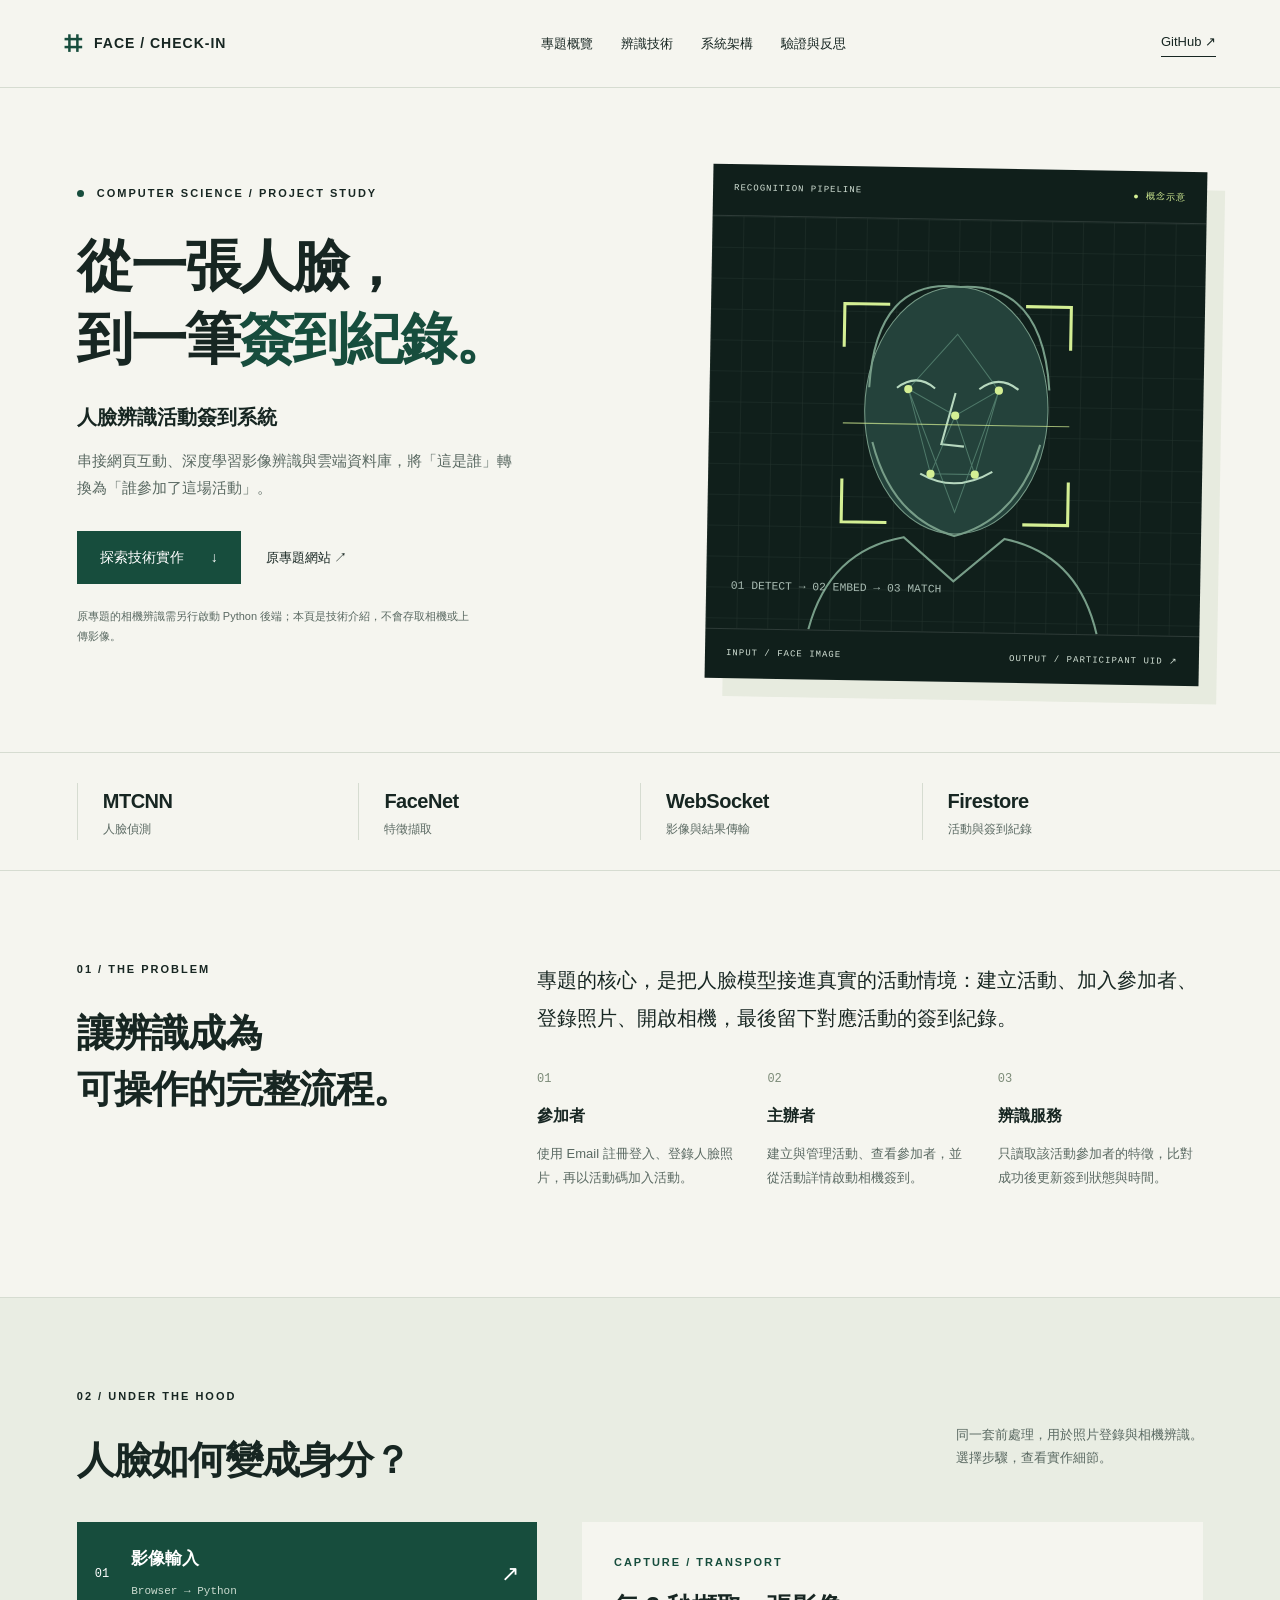
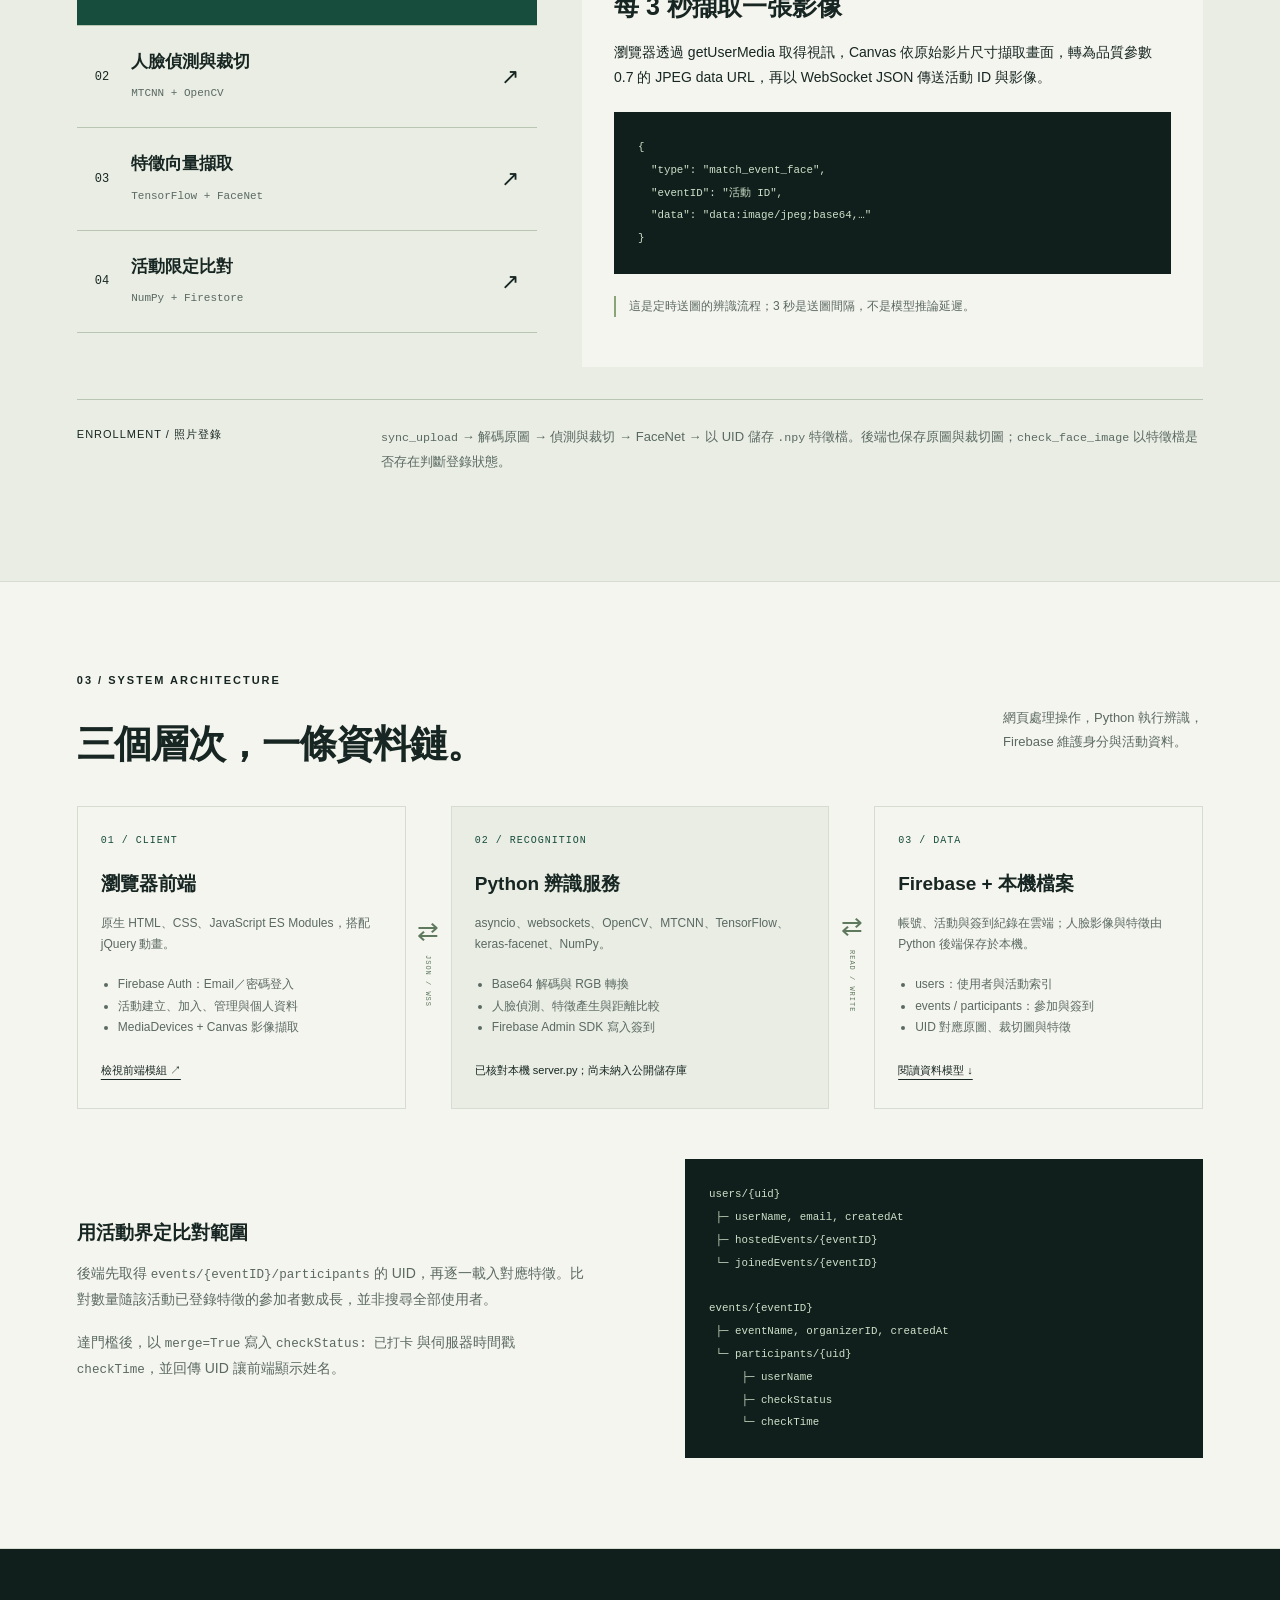
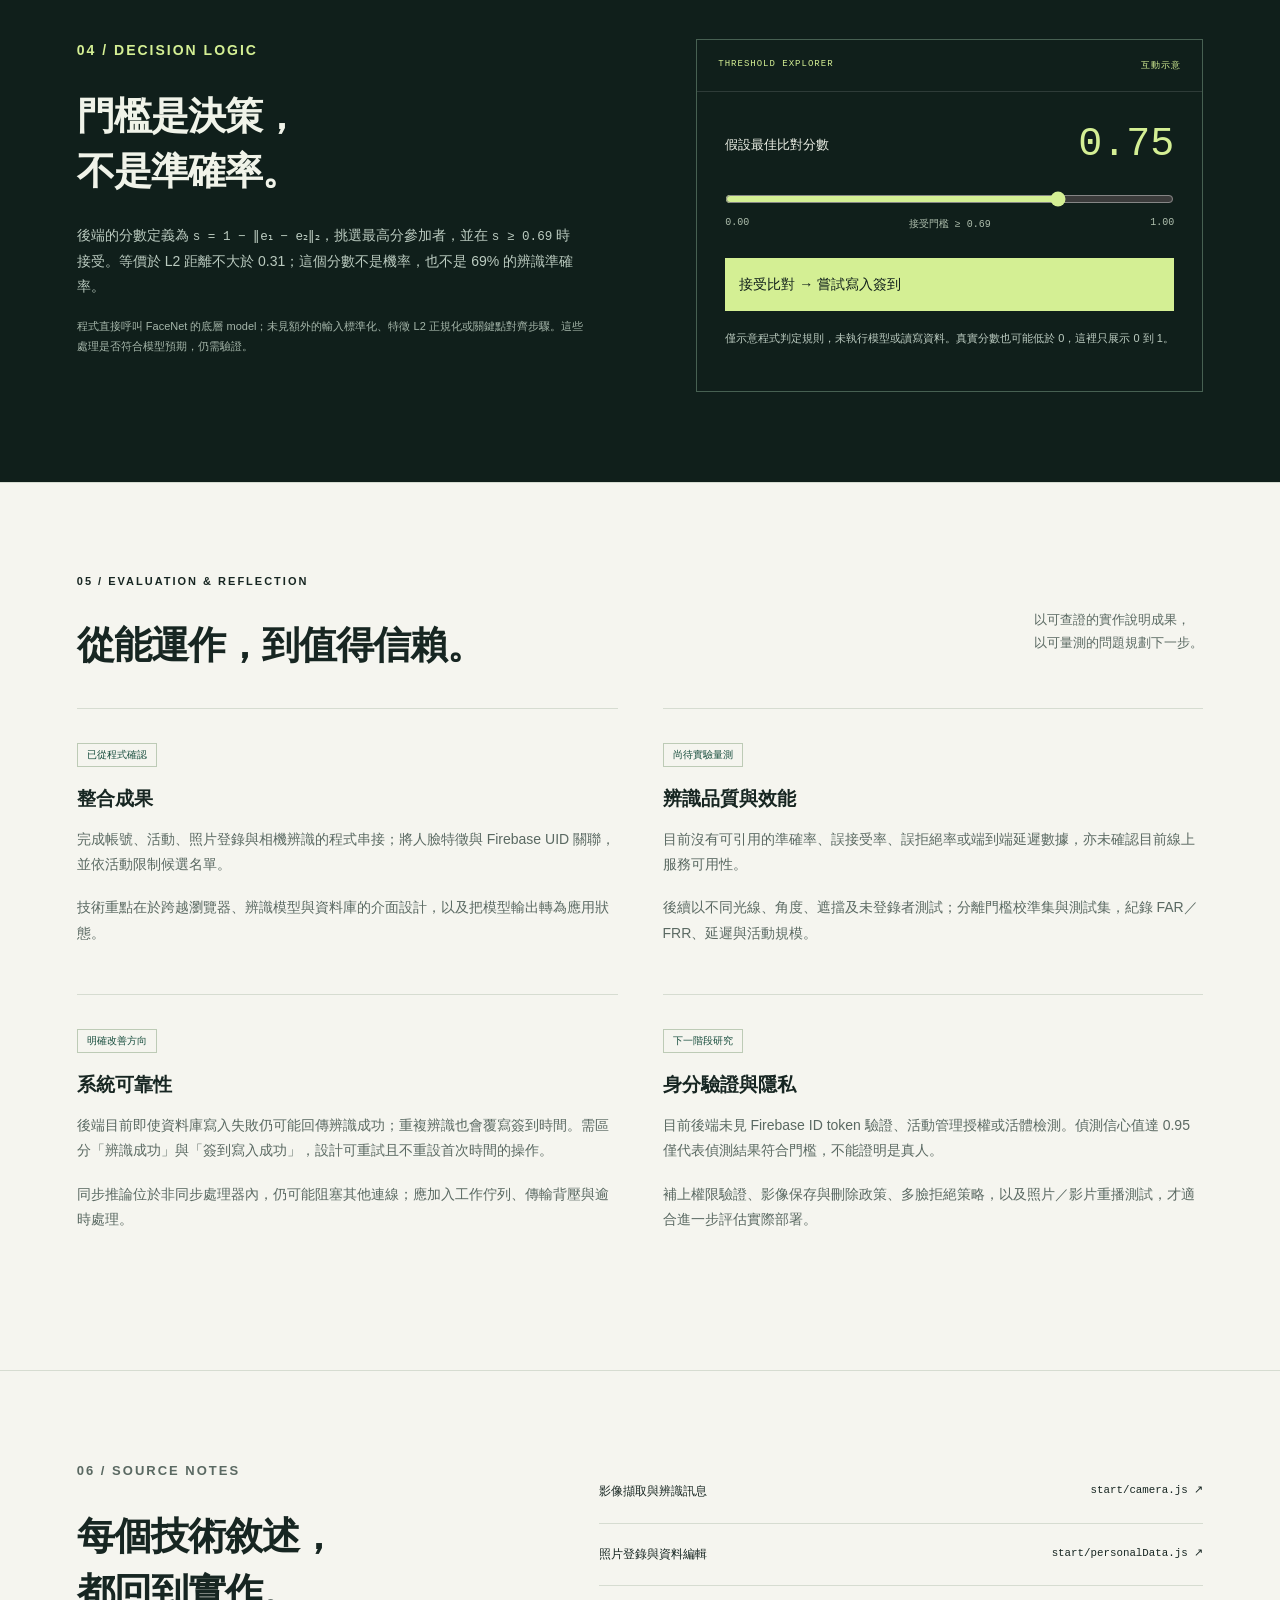
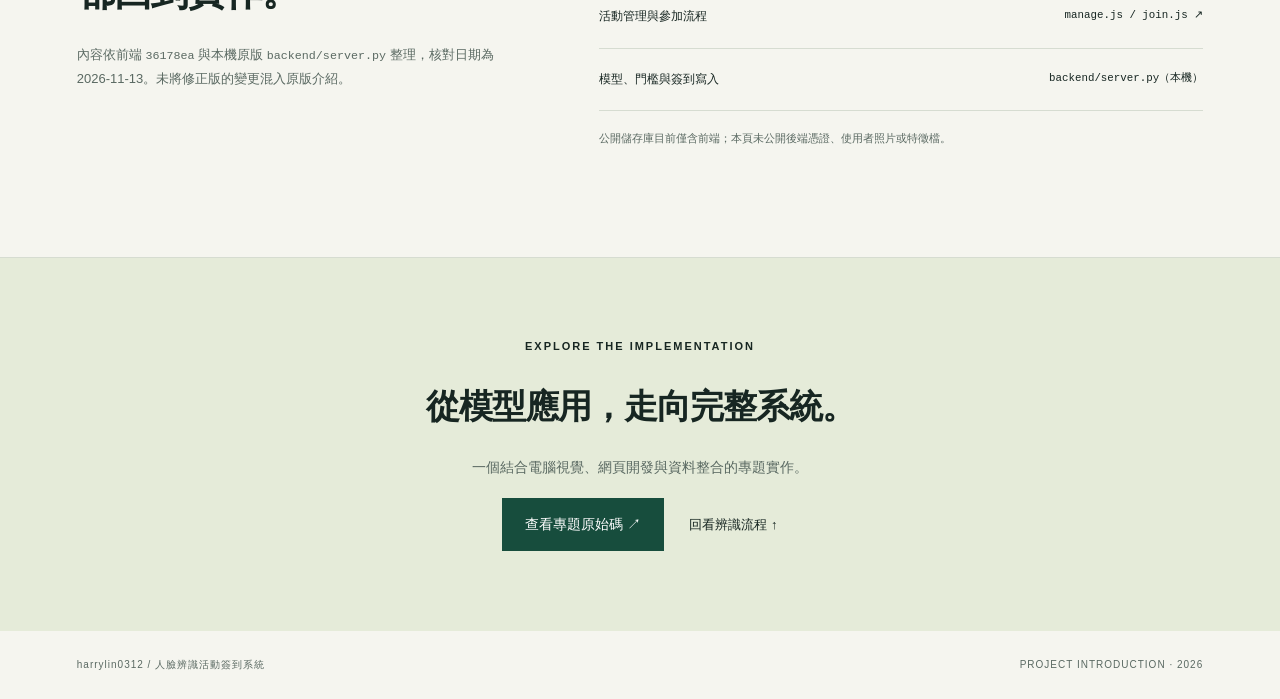
==== face-recognition/index.html @ a8d3b0db "將人臉辨識介紹整理至專題子目錄" ====
<!doctype html>
<html lang="zh-Hant"><head><meta charset="utf-8"><meta name="viewport" content="width=device-width,initial-scale=1"><meta name="theme-color" content="#101b1a"><meta name="description" content="人臉辨識活動簽到系統專題：從瀏覽器影像擷取、MTCNN 與 FaceNet，到活動限定比對與 Firebase 簽到紀錄的完整技術解析。"><title>人臉辨識活動簽到系統｜專題介紹</title><link rel="stylesheet" href="styles.css"><script src="script.js" defer></script></head>
<body><a class="skip" href="#overview">跳至主要內容</a><header><a class="brand" href="#"><span class="brand-icon">⌗</span> FACE / CHECK-IN</a><nav aria-label="主要導覽"><a href="#overview">專題概覽</a><a href="#pipeline">辨識技術</a><a href="#architecture">系統架構</a><a href="#reflection">驗證與反思</a></nav><a class="source-link" href="https://github.com/harrylin0312/face-recognition">GitHub ↗</a></header>
<main><section class="hero" id="overview"><div class="hero-copy"><p class="eyebrow"><span class="dot"></span> COMPUTER SCIENCE / PROJECT STUDY</p><h1>從一張人臉，<br>到一筆<span>簽到紀錄。</span></h1><p class="intro">人臉辨識活動簽到系統</p><p class="lead">串接網頁互動、深度學習影像辨識與雲端資料庫，將「這是誰」轉換為「誰參加了這場活動」。</p><div class="hero-actions"><a class="button" href="#pipeline">探索技術實作 <span>↓</span></a><a class="text-link" href="https://harrylin0312.github.io/face-recognition/cover/">原專題網站 ↗</a></div><p class="fine">原專題的相機辨識需另行啟動 Python 後端；本頁是技術介紹，不會存取相機或上傳影像。</p></div><div class="hero-visual"><div class="visual-top"><span>RECOGNITION PIPELINE</span><span class="status">● 概念示意</span></div><svg viewBox="0 0 480 400" role="img" aria-labelledby="face-title"><title id="face-title">由人臉定位、特徵擷取到活動比對的概念圖，非真實辨識結果</title><defs><pattern id="grid" width="30" height="30" patternUnits="userSpaceOnUse"><path d="M 30 0 L 0 0 0 30" fill="none" stroke="#a6bdb2" stroke-opacity=".12"/></pattern></defs><rect width="480" height="400" fill="url(#grid)"/><ellipse cx="240" cy="185" rx="89" ry="120" fill="#24423b" stroke="#769a87"/><path d="M155 164 Q160 56 242 65 Q322 59 330 164 M159 217 Q179 290 240 307 Q301 290 322 217 M100 400 Q119 323 191 309 L240 351 289 309 Q361 323 380 400" fill="none" stroke="#779d88" stroke-width="2"/><path d="M182 164 Q201 149 219 164 M262 164 Q281 149 300 164 M239 168 L226 218 248 220 M206 247 Q240 266 276 244" stroke="#b7d8bf" fill="none" stroke-width="2"/><g stroke="#82bba1" opacity=".45" fill="none"><path d="M193 165 L239 190 281 165 259 247 216 247 193 165 240 284 281 165 M193 165 L240 111 281 165 M216 247 L239 190 259 247"/></g><g fill="#d4ef94"><circle cx="193" cy="165" r="4"/><circle cx="281" cy="165" r="4"/><circle cx="239" cy="190" r="4"/><circle cx="216" cy="247" r="4"/><circle cx="259" cy="247" r="4"/></g><path d="M130 125 V83 H174 M306 83 H350 V125 M130 253 V295 H174 M306 295 H350 V253" fill="none" stroke="#d4ef94" stroke-width="3"/><path d="M130 199 H350" stroke="#d4ef94" stroke-opacity=".7"/><text x="24" y="362" fill="#a8bbb2" font-size="11" font-family="monospace">01 DETECT → 02 EMBED → 03 MATCH</text></svg><div class="visual-bottom"><span>INPUT / FACE IMAGE</span><span>OUTPUT / PARTICIPANT UID ↗</span></div></div></section>
<div class="spec-strip"><div><strong>MTCNN</strong><span>人臉偵測</span></div><div><strong>FaceNet</strong><span>特徵擷取</span></div><div><strong>WebSocket</strong><span>影像與結果傳輸</span></div><div><strong>Firestore</strong><span>活動與簽到紀錄</span></div></div>
<section class="section problem"><div><p class="eyebrow">01 / THE PROBLEM</p><h2>讓辨識成為<br>可操作的完整流程。</h2></div><div><p class="large-copy">專題的核心，是把人臉模型接進真實的活動情境：建立活動、加入參加者、登錄照片、開啟相機，最後留下對應活動的簽到紀錄。</p><div class="three-points"><article><span>01</span><h3>參加者</h3><p>使用 Email 註冊登入、登錄人臉照片，再以活動碼加入活動。</p></article><article><span>02</span><h3>主辦者</h3><p>建立與管理活動、查看參加者，並從活動詳情啟動相機簽到。</p></article><article><span>03</span><h3>辨識服務</h3><p>只讀取該活動參加者的特徵，比對成功後更新簽到狀態與時間。</p></article></div></div></section>
<section class="section pipeline" id="pipeline"><div class="section-heading"><div><p class="eyebrow">02 / UNDER THE HOOD</p><h2>人臉如何變成身分？</h2></div><p>同一套前處理，用於照片登錄與相機辨識。<br>選擇步驟，查看實作細節。</p></div><div class="pipeline-layout"><div class="steps" aria-label="辨識流程"><button class="step active" data-step="0" aria-pressed="true"><span>01</span><div><strong>影像輸入</strong><small>Browser → Python</small></div><b>↗</b></button><button class="step" data-step="1" aria-pressed="false"><span>02</span><div><strong>人臉偵測與裁切</strong><small>MTCNN + OpenCV</small></div><b>↗</b></button><button class="step" data-step="2" aria-pressed="false"><span>03</span><div><strong>特徵向量擷取</strong><small>TensorFlow + FaceNet</small></div><b>↗</b></button><button class="step" data-step="3" aria-pressed="false"><span>04</span><div><strong>活動限定比對</strong><small>NumPy + Firestore</small></div><b>↗</b></button></div><article class="step-detail" aria-live="polite"><p class="eyebrow" id="detail-label">CAPTURE / TRANSPORT</p><h3 id="detail-title">每 3 秒擷取一張影像</h3><p id="detail-copy">瀏覽器透過 getUserMedia 取得視訊，Canvas 依原始影片尺寸擷取畫面，轉為品質參數 0.7 的 JPEG data URL，再以 WebSocket JSON 傳送活動 ID 與影像。</p><pre><code id="detail-code">{
  "type": "match_event_face",
  "eventID": "活動 ID",
  "data": "data:image/jpeg;base64,…"
}</code></pre><p class="detail-note" id="detail-note">這是定時送圖的辨識流程；3 秒是送圖間隔，不是模型推論延遲。</p></article></div><div class="registration"><span>ENROLLMENT / 照片登錄</span><p><code>sync_upload</code> → 解碼原圖 → 偵測與裁切 → FaceNet → 以 UID 儲存 <code>.npy</code> 特徵檔。後端也保存原圖與裁切圖；<code>check_face_image</code> 以特徵檔是否存在判斷登錄狀態。</p></div></section>
<section class="section" id="architecture"><div class="section-heading"><div><p class="eyebrow">03 / SYSTEM ARCHITECTURE</p><h2>三個層次，一條資料鏈。</h2></div><p>網頁處理操作，Python 執行辨識，<br>Firebase 維護身分與活動資料。</p></div><div class="architecture"><article><span class="layer">01 / CLIENT</span><h3>瀏覽器前端</h3><p>原生 HTML、CSS、JavaScript ES Modules，搭配 jQuery 動畫。</p><ul><li>Firebase Auth：Email／密碼登入</li><li>活動建立、加入、管理與個人資料</li><li>MediaDevices + Canvas 影像擷取</li></ul><a href="https://github.com/harrylin0312/face-recognition/tree/main/start">檢視前端模組 ↗</a></article><div class="connector" aria-label="WebSocket 雙向傳輸">⇄<small>JSON / WSS</small></div><article class="backend"><span class="layer">02 / RECOGNITION</span><h3>Python 辨識服務</h3><p>asyncio、websockets、OpenCV、MTCNN、TensorFlow、keras-facenet、NumPy。</p><ul><li>Base64 解碼與 RGB 轉換</li><li>人臉偵測、特徵產生與距離比較</li><li>Firebase Admin SDK 寫入簽到</li></ul><span class="local-label">已核對本機 server.py；尚未納入公開儲存庫</span></article><div class="connector" aria-label="資料庫讀寫">⇄<small>READ / WRITE</small></div><article><span class="layer">03 / DATA</span><h3>Firebase + 本機檔案</h3><p>帳號、活動與簽到紀錄在雲端；人臉影像與特徵由 Python 後端保存於本機。</p><ul><li>users：使用者與活動索引</li><li>events / participants：參加與簽到</li><li>UID 對應原圖、裁切圖與特徵</li></ul><a href="#data-model">閱讀資料模型 ↓</a></article></div><div class="data-row" id="data-model"><div><h3>用活動界定比對範圍</h3><p>後端先取得 <code>events/{eventID}/participants</code> 的 UID，再逐一載入對應特徵。比對數量隨該活動已登錄特徵的參加者數成長，並非搜尋全部使用者。</p><p>達門檻後，以 <code>merge=True</code> 寫入 <code>checkStatus: 已打卡</code> 與伺服器時間戳 <code>checkTime</code>，並回傳 UID 讓前端顯示姓名。</p></div><pre><code>users/{uid}
 ├─ userName, email, createdAt
 ├─ hostedEvents/{eventID}
 └─ joinedEvents/{eventID}

events/{eventID}
 ├─ eventName, organizerID, createdAt
 └─ participants/{uid}
     ├─ userName
     ├─ checkStatus
     └─ checkTime</code></pre></div></section>
<section class="threshold section"><div><p class="eyebrow">04 / DECISION LOGIC</p><h2>門檻是決策，<br>不是準確率。</h2><p>後端的分數定義為 <code>s = 1 − ‖e₁ − e₂‖₂</code>，挑選最高分參加者，並在 <code>s ≥ 0.69</code> 時接受。等價於 L2 距離不大於 0.31；這個分數不是機率，也不是 69% 的辨識準確率。</p><p class="fine">程式直接呼叫 FaceNet 的底層 model；未見額外的輸入標準化、特徵 L2 正規化或關鍵點對齊步驟。這些處理是否符合模型預期，仍需驗證。</p></div><div class="threshold-demo"><div class="visual-top"><span>THRESHOLD EXPLORER</span><span>互動示意</span></div><label for="similarity">假設最佳比對分數 <output id="score" for="similarity">0.75</output></label><input type="range" id="similarity" min="0" max="1" step="0.01" value="0.75"><div class="range-labels"><span>0.00</span><span>接受門檻 ≥ 0.69</span><span>1.00</span></div><div class="decision" id="decision">接受比對 → 嘗試寫入簽到</div><p>僅示意程式判定規則，未執行模型或讀寫資料。真實分數也可能低於 0，這裡只展示 0 到 1。</p></div></section>
<section class="section" id="reflection"><div class="section-heading"><div><p class="eyebrow">05 / EVALUATION & REFLECTION</p><h2>從能運作，到值得信賴。</h2></div><p>以可查證的實作說明成果，<br>以可量測的問題規劃下一步。</p></div><div class="reflection-grid"><article><span class="tag">已從程式確認</span><h3>整合成果</h3><p>完成帳號、活動、照片登錄與相機辨識的程式串接；將人臉特徵與 Firebase UID 關聯，並依活動限制候選名單。</p><p>技術重點在於跨越瀏覽器、辨識模型與資料庫的介面設計，以及把模型輸出轉為應用狀態。</p></article><article><span class="tag">尚待實驗量測</span><h3>辨識品質與效能</h3><p>目前沒有可引用的準確率、誤接受率、誤拒絕率或端到端延遲數據，亦未確認目前線上服務可用性。</p><p>後續以不同光線、角度、遮擋及未登錄者測試；分離門檻校準集與測試集，紀錄 FAR／FRR、延遲與活動規模。</p></article><article><span class="tag">明確改善方向</span><h3>系統可靠性</h3><p>後端目前即使資料庫寫入失敗仍可能回傳辨識成功；重複辨識也會覆寫簽到時間。需區分「辨識成功」與「簽到寫入成功」，設計可重試且不重設首次時間的操作。</p><p>同步推論位於非同步處理器內，仍可能阻塞其他連線；應加入工作佇列、傳輸背壓與逾時處理。</p></article><article><span class="tag">下一階段研究</span><h3>身分驗證與隱私</h3><p>目前後端未見 Firebase ID token 驗證、活動管理授權或活體檢測。偵測信心值達 0.95 僅代表偵測結果符合門檻，不能證明是真人。</p><p>補上權限驗證、影像保存與刪除政策、多臉拒絕策略，以及照片／影片重播測試，才適合進一步評估實際部署。</p></article></div></section>
<section class="section evidence" id="sources"><div><p class="eyebrow">06 / SOURCE NOTES</p><h2>每個技術敘述，<br>都回到實作。</h2><p>內容依前端 <code>36178ea</code> 與本機原版 <code>backend/server.py</code> 整理，核對日期為 2026-11-13。未將修正版的變更混入原版介紹。</p></div><div class="source-list"><a href="https://github.com/harrylin0312/face-recognition/blob/36178eadc07971abb5aaeecb11a6e89b7c94f666/start/camera.js"><span>影像擷取與辨識訊息</span><code>start/camera.js ↗</code></a><a href="https://github.com/harrylin0312/face-recognition/blob/36178eadc07971abb5aaeecb11a6e89b7c94f666/start/personalData.js"><span>照片登錄與資料編輯</span><code>start/personalData.js ↗</code></a><a href="https://github.com/harrylin0312/face-recognition/tree/36178eadc07971abb5aaeecb11a6e89b7c94f666/start"><span>活動管理與參加流程</span><code>manage.js / join.js ↗</code></a><div><span>模型、門檻與簽到寫入</span><code>backend/server.py（本機）</code></div><p class="fine">公開儲存庫目前僅含前端；本頁未公開後端憑證、使用者照片或特徵檔。</p></div></section>
<section class="closing"><p class="eyebrow">EXPLORE THE IMPLEMENTATION</p><h2>從模型應用，走向完整系統。</h2><p>一個結合電腦視覺、網頁開發與資料整合的專題實作。</p><a class="button" href="https://github.com/harrylin0312/face-recognition">查看專題原始碼 ↗</a><a class="text-link" href="#pipeline">回看辨識流程 ↑</a></section></main><footer><span>harrylin0312 / 人臉辨識活動簽到系統</span><span>PROJECT INTRODUCTION · 2026</span></footer></body></html>
---- face-recognition/styles.css ----
:root{--ink:#172622;--muted:#5a6962;--paper:#f5f5ef;--line:#d6dcd1;--green:#174d3d;--lime:#d4ef94;--dark:#101f1b}*{box-sizing:border-box}html{scroll-behavior:smooth;scroll-padding-top:95px}body{margin:0;background:var(--paper);color:var(--ink);font-family:Inter,"Noto Sans TC",-apple-system,BlinkMacSystemFont,"Segoe UI",sans-serif;line-height:1.8}a{color:inherit;text-decoration:none}button,input{font:inherit}a:focus-visible,button:focus-visible,input:focus-visible{outline:3px solid #698b31;outline-offset:5px}.skip{position:absolute;top:-100px}.skip:focus{top:10px;background:white;z-index:20;padding:10px}header{height:88px;display:flex;align-items:center;justify-content:space-between;padding:0 5%;border-bottom:1px solid var(--line);background:var(--paper);position:sticky;top:0;z-index:5}.brand{font-size:14px;font-weight:750;letter-spacing:1px;display:flex;align-items:center;gap:12px}.brand-icon{font-size:31px;color:var(--green)}nav{display:flex;gap:28px;font-size:13px}nav a:hover,.text-link:hover,.source-link:hover{color:#467a35}.source-link{font-size:13px;border-bottom:1px solid;padding-bottom:3px}main{overflow:hidden}.hero{max-width:1440px;margin:auto;padding:80px 6% 70px;display:grid;grid-template-columns:1.12fr 1fr;gap:7%;align-items:center}.eyebrow{font-size:11px;font-weight:650;letter-spacing:2px;line-height:1.6;margin:0 0 26px}.dot{width:7px;height:7px;display:inline-block;background:var(--green);border-radius:50%;margin-right:8px}h1{font-size:clamp(38px,4.4vw,66px);line-height:1.3;letter-spacing:-2px;margin:0 0 24px;font-weight:720}h1 span{color:var(--green)}.intro{font-size:20px;margin:0 0 12px;font-weight:650}.lead{color:var(--muted);max-width:440px;font-size:15px}.hero-actions{display:flex;gap:25px;align-items:center;margin:30px 0 23px}.button{display:inline-flex;gap:27px;align-items:center;background:var(--green);color:white;padding:13px 22px;font-size:14px;border:1px solid var(--green);transition:background .2s}.button:hover{background:#28634f}.text-link{font-size:13px}.fine{font-size:11px!important;color:var(--muted);line-height:1.8}.hero-copy>.fine{max-width:400px}.hero-visual{background:var(--dark);color:#d2e0d5;box-shadow:18px 18px 0 #e7ebdf;transform:rotate(1deg)}.hero-visual svg{display:block;width:100%;height:auto}.visual-top,.visual-bottom{padding:19px 21px;display:flex;justify-content:space-between;font:9px monospace;letter-spacing:1px;gap:10px}.visual-top{border-bottom:1px solid #ffffff20}.visual-bottom{border-top:1px solid #ffffff20}.status{color:var(--lime)}.spec-strip{display:grid;grid-template-columns:repeat(4,1fr);border-top:1px solid var(--line);border-bottom:1px solid var(--line);padding:30px 6%;max-width:1440px;margin:auto}.spec-strip>div{display:flex;flex-direction:column;padding-left:25px;border-left:1px solid var(--line)}.spec-strip strong{font-size:20px;letter-spacing:-.5px}.spec-strip span{font-size:12px;color:var(--muted)}.section{max-width:1440px;margin:auto;padding:90px 6%;border-bottom:1px solid var(--line)}h2{font-size:clamp(28px,3vw,40px);line-height:1.45;letter-spacing:-1px;margin:0 0 24px}h3{font-size:19px;line-height:1.5;margin:0 0 14px}p{margin:0 0 18px}.problem{display:grid;grid-template-columns:1fr 1.8fr;gap:8%}.large-copy{font-size:20px;line-height:1.9}.three-points{display:grid;grid-template-columns:repeat(3,1fr);gap:25px;margin-top:35px}.three-points article>span{font:12px monospace;color:#7c8b78;display:block;margin-bottom:18px}.three-points h3{font-size:16px}.three-points p{font-size:13px;color:var(--muted)}.section-heading{display:flex;justify-content:space-between;align-items:end;gap:30px;margin-bottom:35px}.section-heading>p{font-size:13px;color:var(--muted)}.section-heading h2{margin-bottom:0}.pipeline{background:#e9ede3;max-width:none;padding-left:max(6%,calc((100vw - 1268px)/2));padding-right:max(6%,calc((100vw - 1268px)/2))}.pipeline-layout{display:grid;grid-template-columns:1fr 1.35fr;gap:45px}.steps{display:flex;flex-direction:column}.step{cursor:pointer;background:transparent;border:0;border-top:1px solid #bac6b4;text-align:left;padding:21px 18px;display:flex;align-items:center;gap:22px;color:var(--ink)}.step:last-child{border-bottom:1px solid #bac6b4}.step>span{font:12px monospace}.step div{flex:1}.step strong{font-size:17px;display:block}.step small{font:11px monospace;color:var(--muted)}.step b{font-size:22px;font-weight:400}.step.active{background:var(--green);color:white;border-color:var(--green)}.step.active small{color:#cbdbd0}.step:hover:not(.active){background:#dbe3d2}.step-detail{padding:32px;background:var(--paper);min-height:410px}.step-detail h3{font-size:25px}.step-detail>p:not(.eyebrow){font-size:14px}.step-detail .eyebrow{color:var(--green);margin-bottom:16px}pre{white-space:pre-wrap;overflow-wrap:anywhere;font:12px/1.9 ui-monospace,SFMono-Regular,Consolas,monospace;background:var(--dark);color:#cde0ca;padding:24px;margin:22px 0}.detail-note{color:var(--muted);border-left:2px solid #8ba477;padding-left:13px;font-size:12px!important}.registration{display:grid;grid-template-columns:1fr 3fr;gap:30px;margin-top:32px;border-top:1px solid #bac6b4;padding-top:25px}.registration>span{font-size:11px;letter-spacing:1px}.registration p{font-size:13px;color:var(--muted)}code{font-family:ui-monospace,SFMono-Regular,Consolas,monospace;font-size:.9em;overflow-wrap:anywhere}.architecture{display:grid;grid-template-columns:1fr 45px 1.15fr 45px 1fr;align-items:stretch}.architecture article{padding:28px 23px;border:1px solid var(--line)}.layer{font:10px monospace;color:var(--green);letter-spacing:1px;display:block;margin-bottom:24px}.architecture article p,.architecture li{font-size:12px;color:var(--muted)}ul{padding-left:17px}.architecture a,.local-label{font-size:11px;display:block;margin-top:22px}.architecture a{text-decoration:underline;text-underline-offset:5px}.backend{background:#e9ede3}.connector{display:flex;flex-direction:column;justify-content:center;align-items:center;font-size:26px;color:#5f795e}.connector small{font:7px monospace;writing-mode:vertical-rl;letter-spacing:1px}.data-row{display:grid;grid-template-columns:1fr 1fr;gap:8%;margin-top:50px;align-items:center}.data-row p{font-size:14px;color:var(--muted)}.data-row pre{margin:0}.threshold{background:var(--dark);color:#f0f3e9;max-width:none;display:grid;grid-template-columns:1fr 1fr;gap:10%;padding-left:max(6%,calc((100vw - 1268px)/2));padding-right:max(6%,calc((100vw - 1268px)/2))}.threshold .eyebrow{color:var(--lime)}.threshold p{font-size:14px;color:#bbcbc0}.threshold .fine{color:#a5b6aa}.threshold-demo{align-self:center;border:1px solid #476052;padding:0 28px 24px}.threshold-demo .visual-top{margin:0 -28px 30px;color:var(--lime)}label{font-size:13px;display:flex;justify-content:space-between;align-items:center}output{font:40px monospace;color:var(--lime)}input[type=range]{width:100%;accent-color:var(--lime);margin:24px 0 10px;cursor:pointer}.range-labels{display:flex;justify-content:space-between;font:10px monospace;color:#adbdac;gap:10px}.decision{background:var(--lime);color:var(--dark);padding:14px;margin:27px 0 18px;font-size:14px}.decision.reject{background:#e0c4a8}.threshold-demo>p{font-size:11px}.reflection-grid{display:grid;grid-template-columns:1fr 1fr;gap:0 45px}.reflection-grid article{padding:30px 0;border-top:1px solid var(--line)}.tag{display:inline-block;border:1px solid #bdcbb6;font-size:10px;padding:2px 9px;margin-bottom:18px;color:var(--green)}.reflection-grid p{font-size:14px;color:var(--muted)}.evidence{display:grid;grid-template-columns:1fr 1.4fr;gap:8%}.evidence p{font-size:13px;color:var(--muted)}.source-list>a,.source-list>div{display:flex;justify-content:space-between;gap:20px;padding:20px 0;border-bottom:1px solid var(--line);font-size:12px}.source-list a:hover{color:var(--green);background:#e9ede3}.source-list .fine{margin-top:18px}.closing{padding:80px 6%;background:#e5ebd9;text-align:center}.closing h2{font-size:34px}.closing>p:not(.eyebrow){font-size:14px;color:var(--muted)}.closing .text-link{margin-left:25px}footer{display:flex;justify-content:space-between;padding:25px 6%;font-size:10px;color:var(--muted);letter-spacing:1px}@media(min-width:1600px){.pipeline,.threshold{padding-left:calc((100vw - 1268px)/2);padding-right:calc((100vw - 1268px)/2)}}@media(max-width:1000px){nav{gap:14px}.hero{gap:5%;padding-top:55px}.hero-actions{gap:15px}.architecture{grid-template-columns:1fr;gap:0}.connector{flex-direction:row;padding:10px}.connector small{writing-mode:horizontal-tb;margin-left:10px}.architecture article{padding:25px}.problem{gap:5%;grid-template-columns:1fr 1.5fr}.three-points{gap:15px}.pipeline-layout{gap:20px}}@media(max-width:700px){header{height:72px;padding:0 6%;flex-wrap:wrap}.brand{font-size:11px}.brand-icon{font-size:25px}nav{order:3;width:100%;justify-content:space-between;font-size:10px;gap:8px;padding-bottom:7px}.source-link{font-size:11px}.hero{grid-template-columns:1fr;padding:45px 6% 50px;gap:38px}h1{font-size:44px}.hero-visual{max-width:450px;width:100%;justify-self:center}.hero-visual svg{max-height:350px}.eyebrow{font-size:9px}.hero-actions{gap:20px}.spec-strip{grid-template-columns:1fr 1fr;gap:25px 0;padding:25px 6%}.spec-strip strong{font-size:18px}.spec-strip>div{padding-left:16px}.section{padding:55px 6%}.problem,.pipeline-layout,.data-row,.threshold,.evidence{grid-template-columns:1fr;gap:25px}.large-copy{font-size:17px}.three-points{grid-template-columns:1fr;gap:10px;margin-top:25px}.three-points article{display:grid;grid-template-columns:30px 65px 1fr;gap:10px}.three-points article>span{margin-top:5px}.three-points h3{margin-top:1px}.section-heading{display:block;margin-bottom:25px}.section-heading>p{margin:20px 0 0}.step{padding:17px}.step-detail{padding:24px;min-height:380px}.step-detail h3{font-size:22px}.registration{grid-template-columns:1fr;gap:15px}.reflection-grid{grid-template-columns:1fr}.evidence h2 br{display:none}.source-list>a,.source-list>div{flex-direction:column;gap:4px}.threshold-demo{padding:0 20px 20px}.threshold-demo .visual-top{margin-left:-20px;margin-right:-20px}.closing{padding:55px 6%}.closing h2{font-size:27px}.closing .text-link{display:block;margin:20px 0 0}footer{flex-direction:column;gap:8px}pre{font-size:11px;padding:18px}}@media(prefers-reduced-motion:reduce){html{scroll-behavior:auto}*{transition:none!important}}
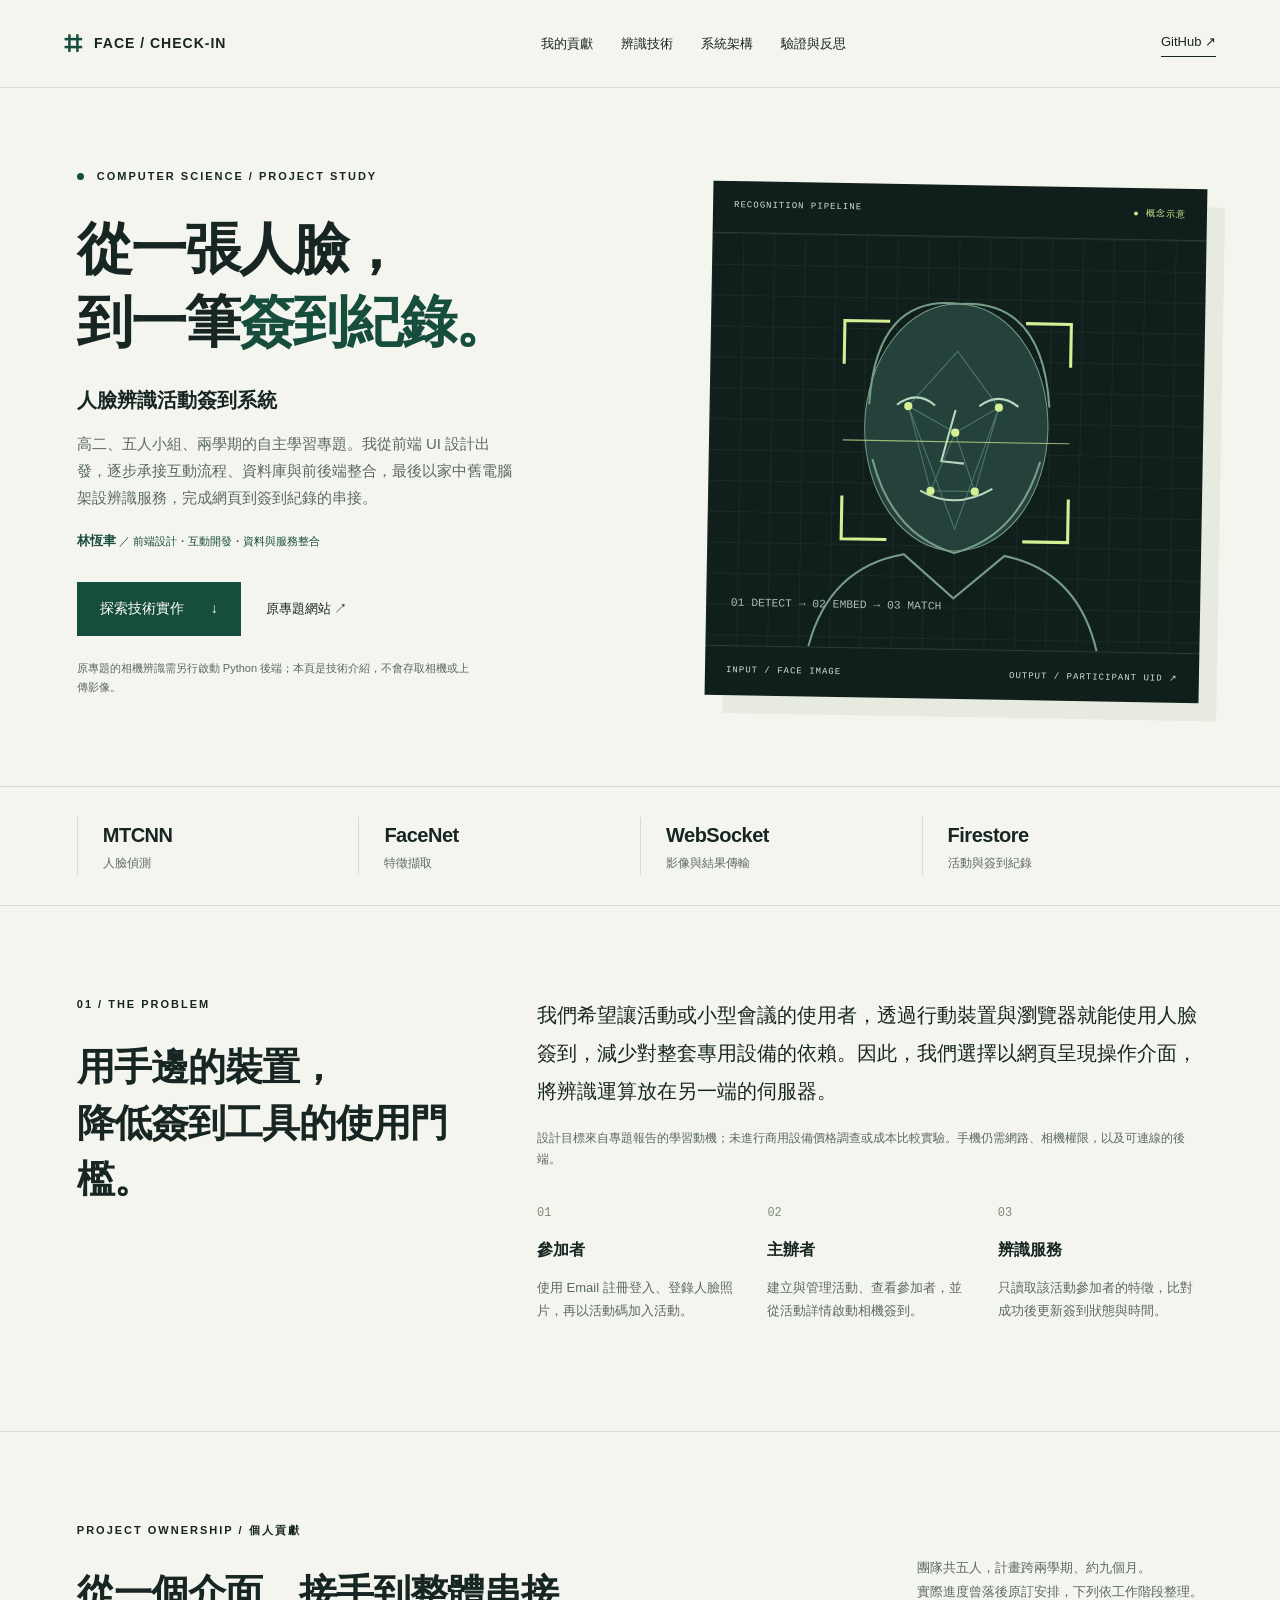
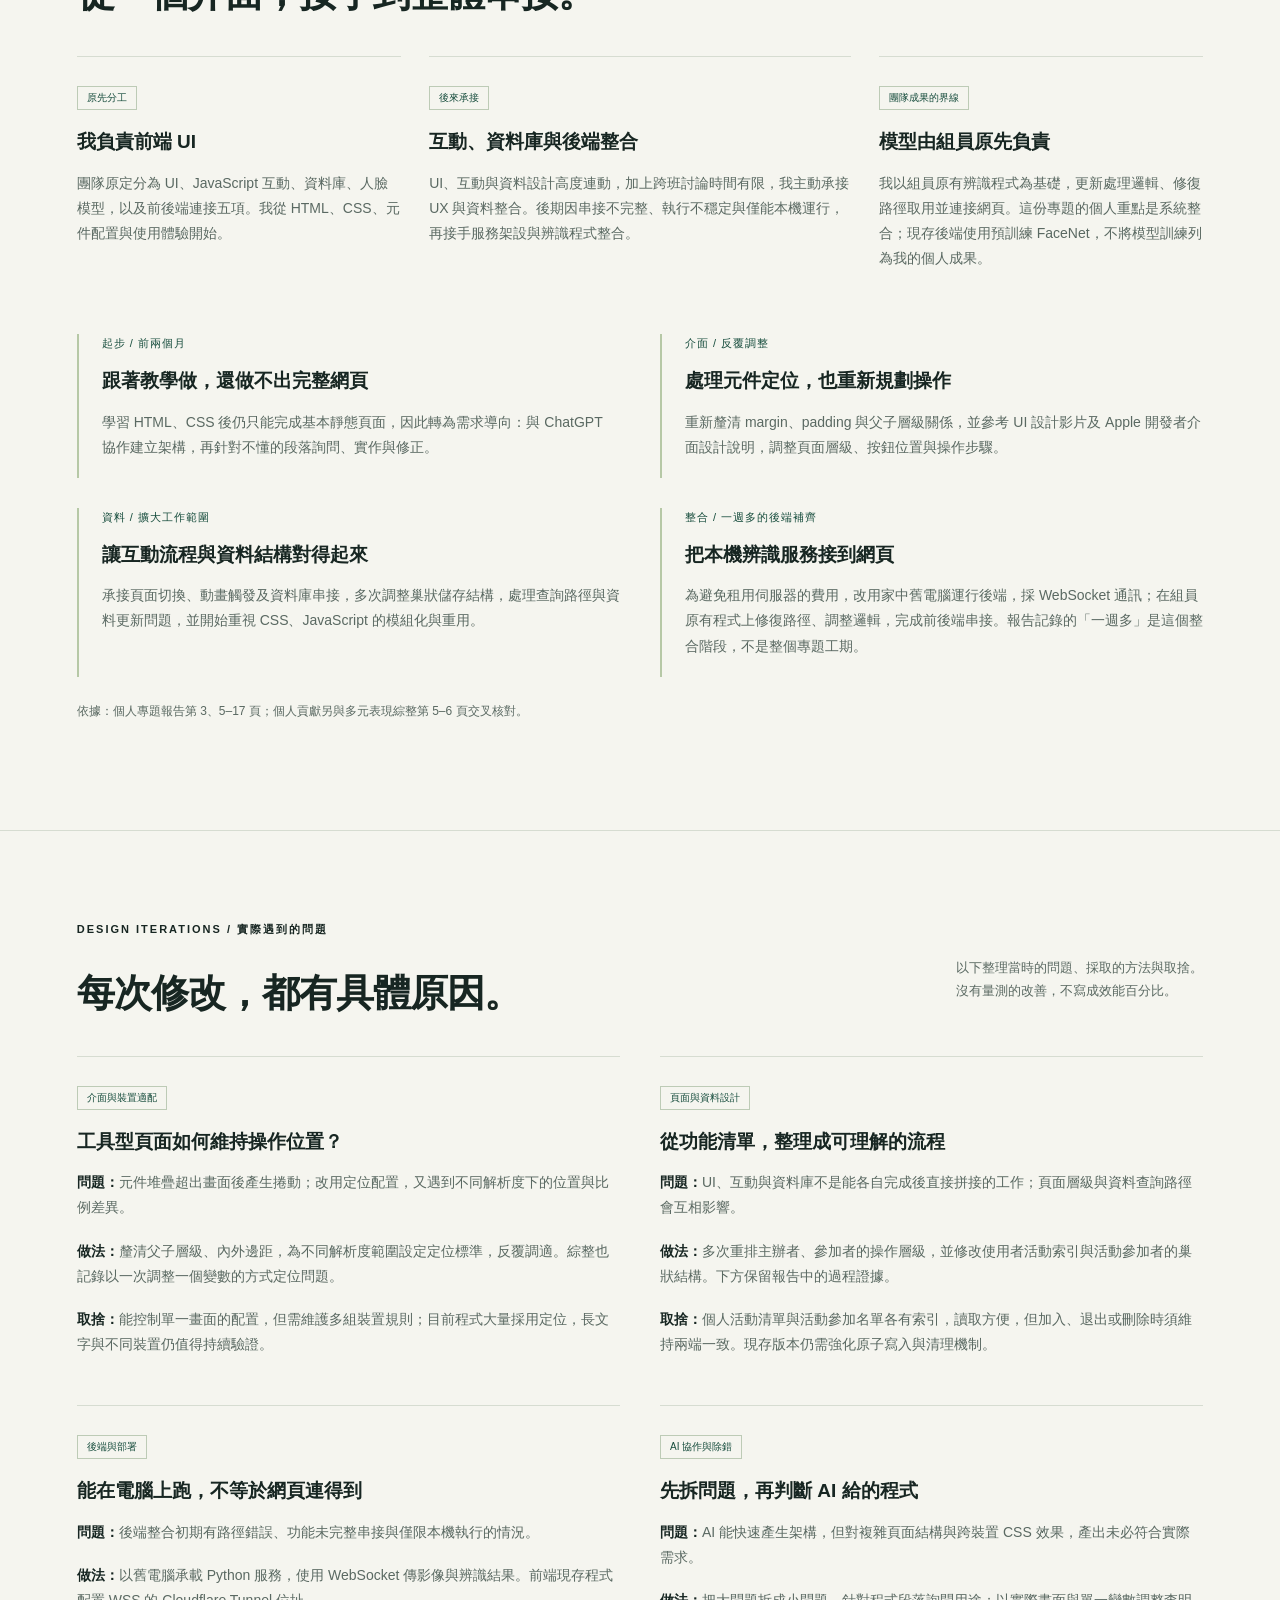
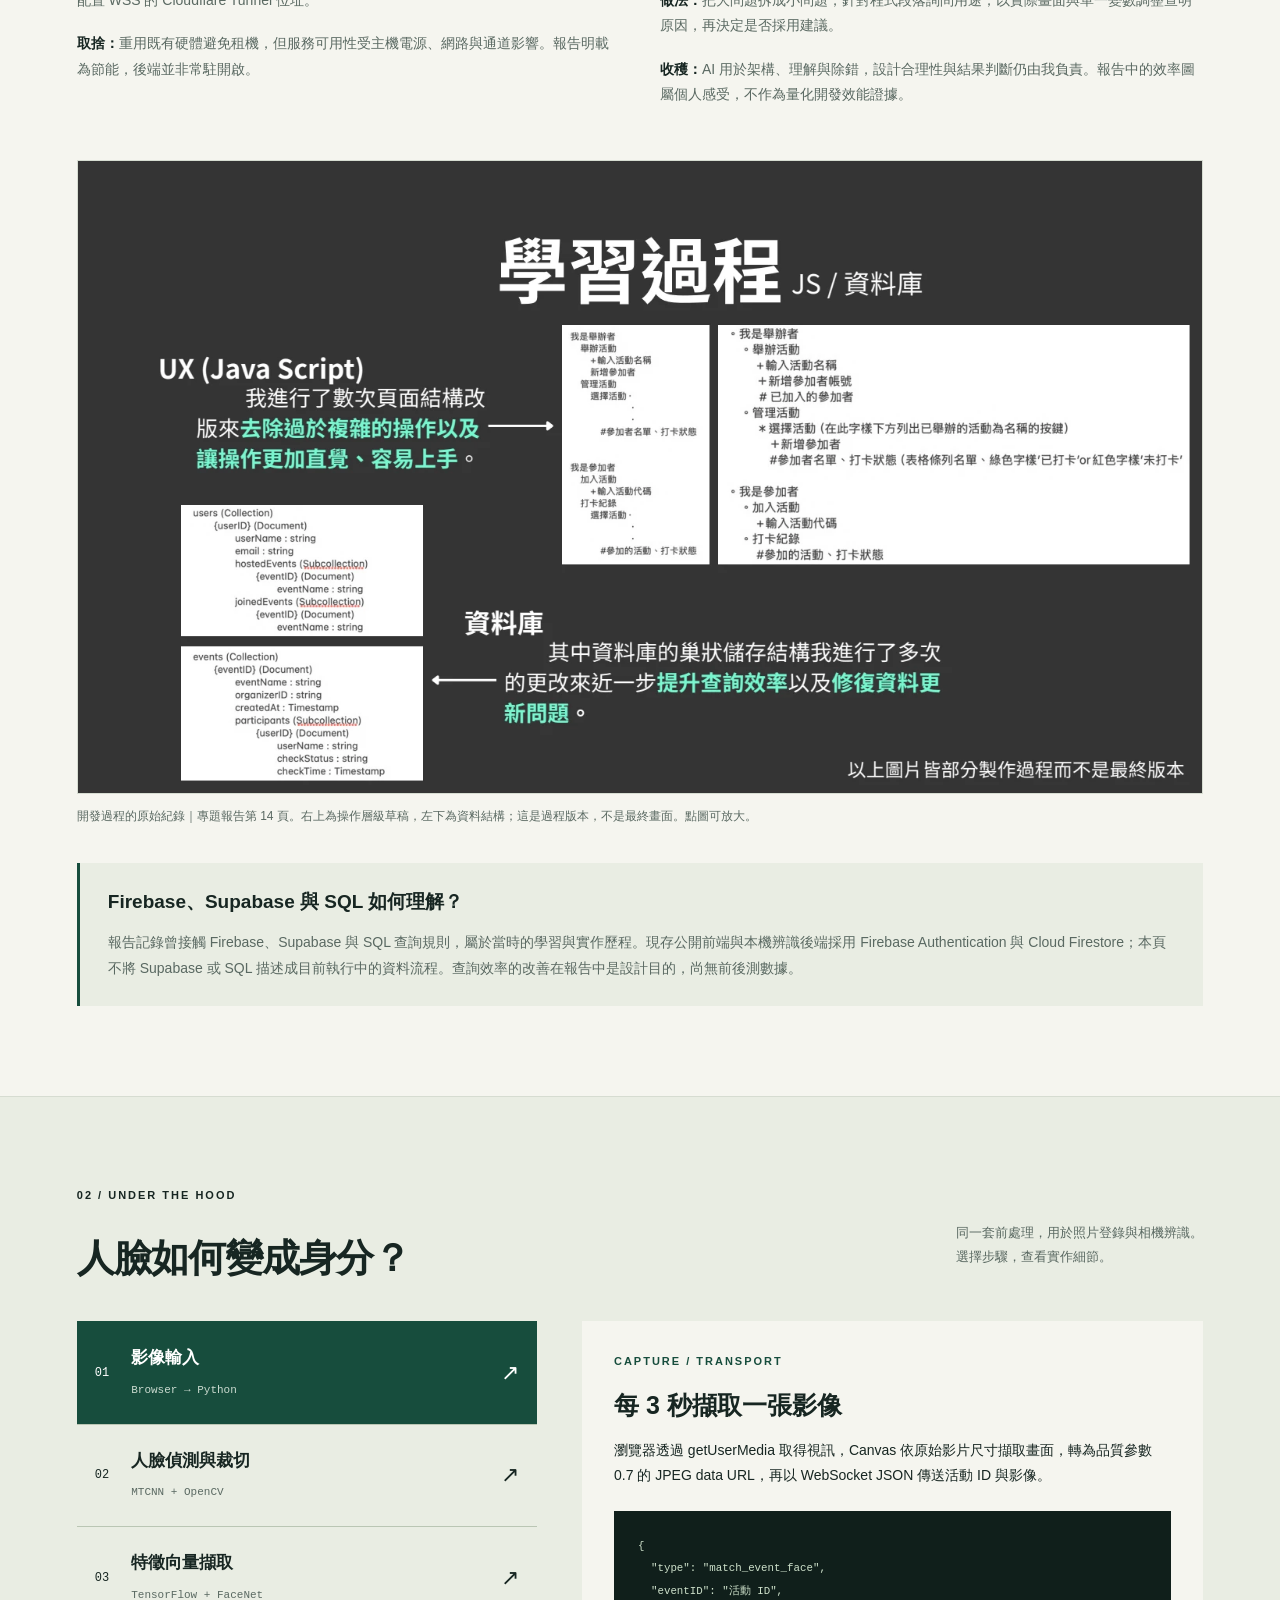
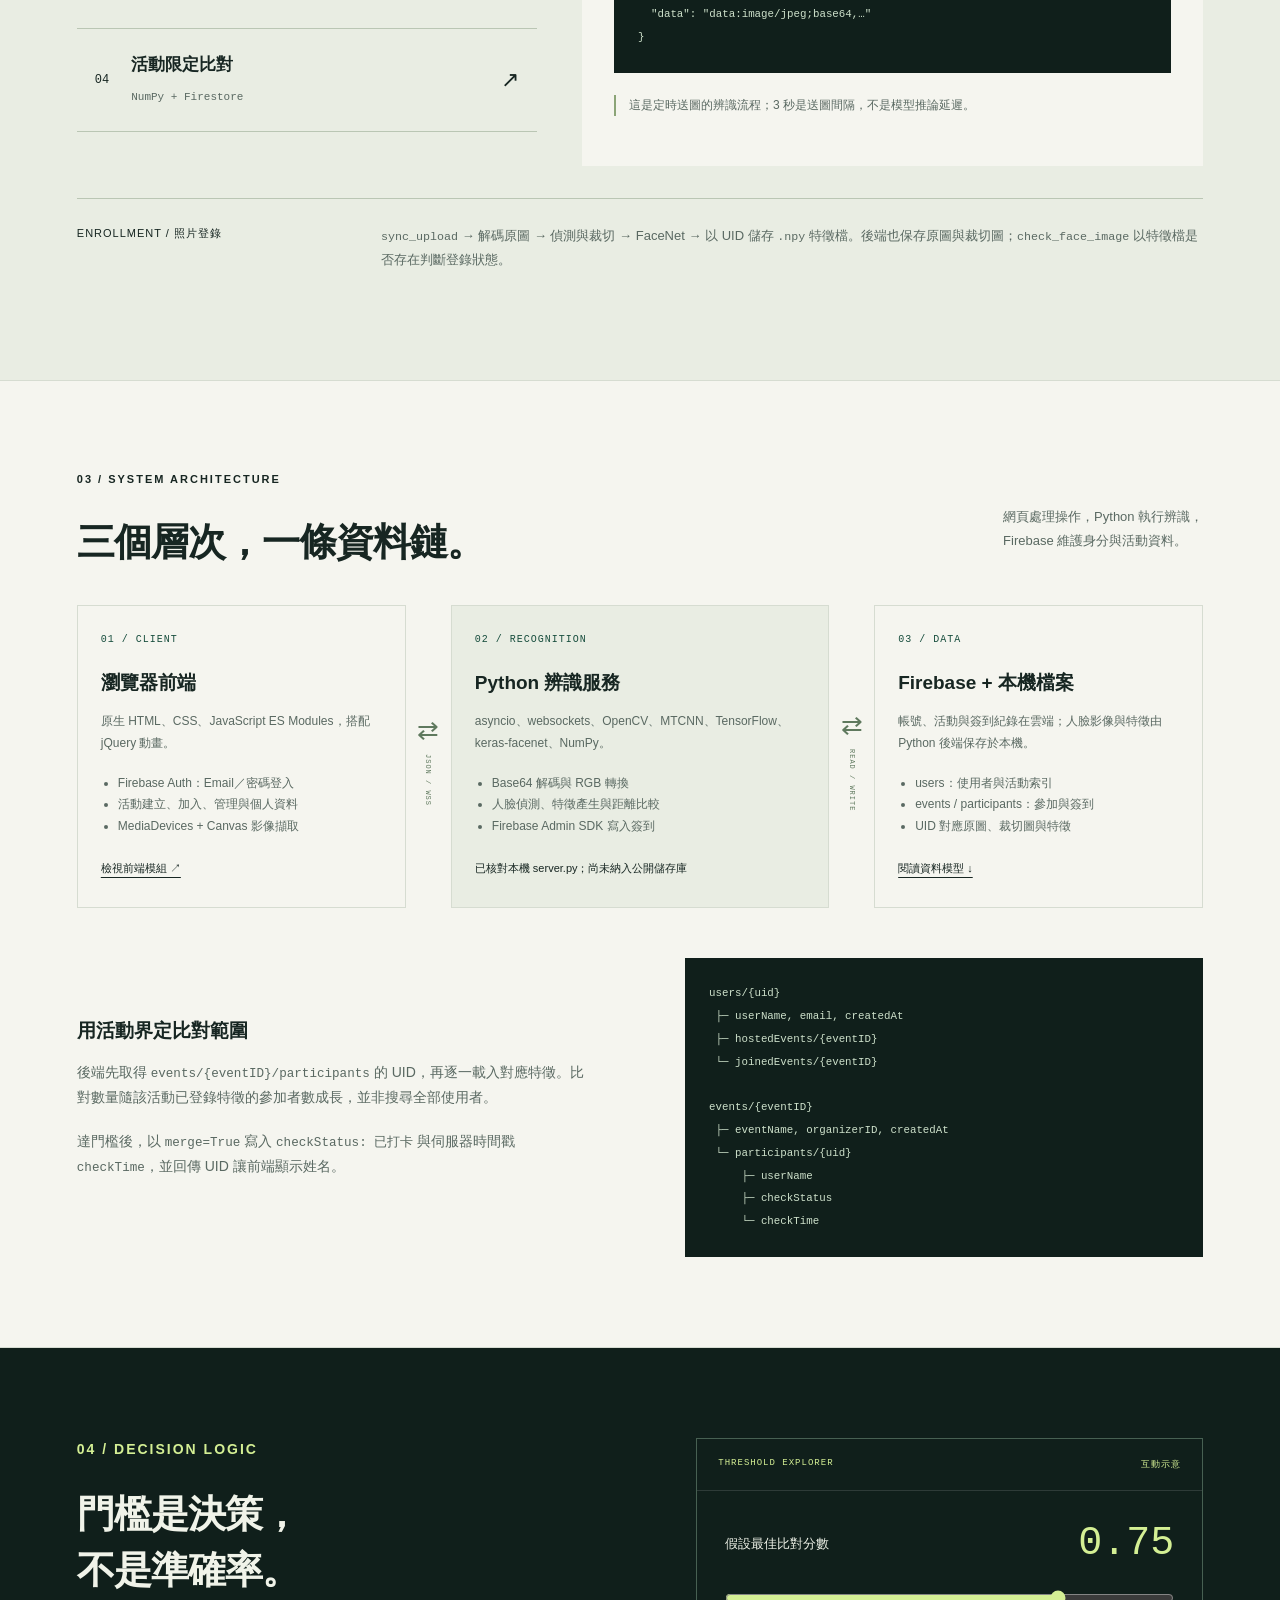
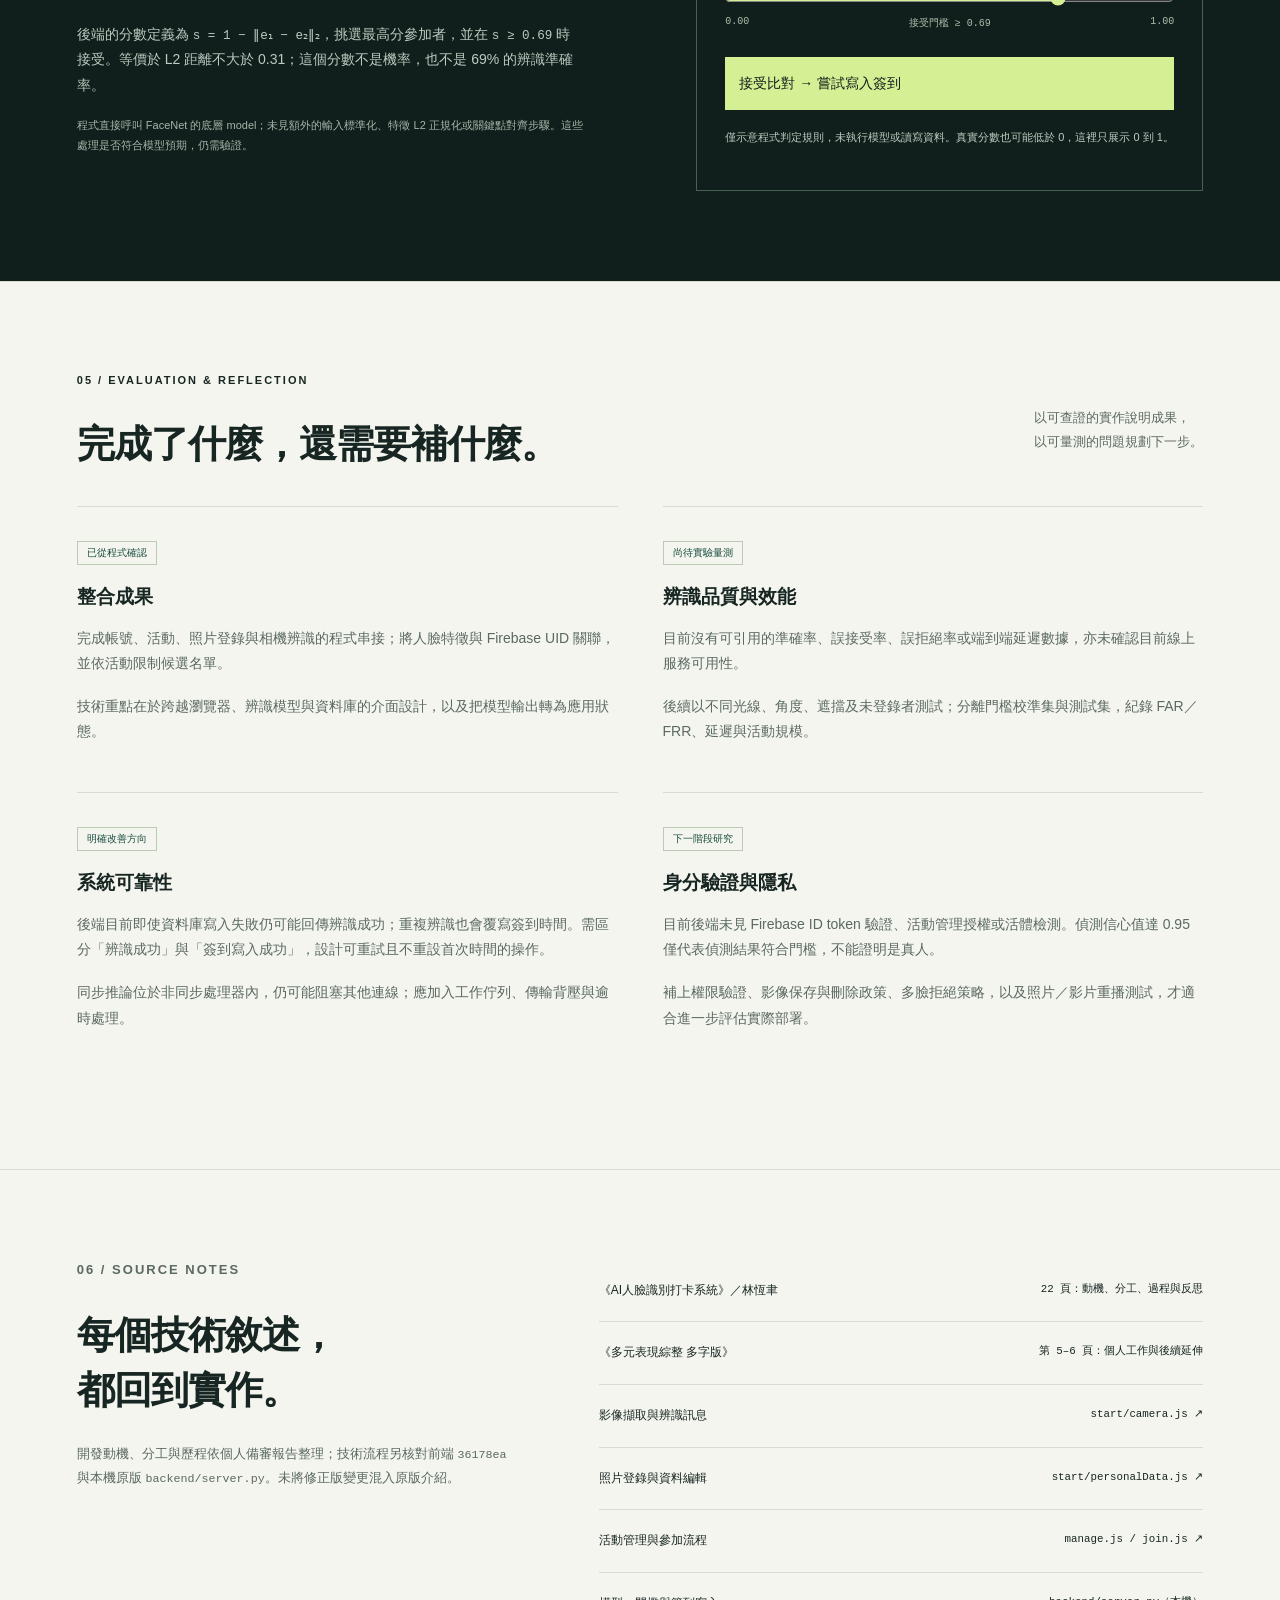
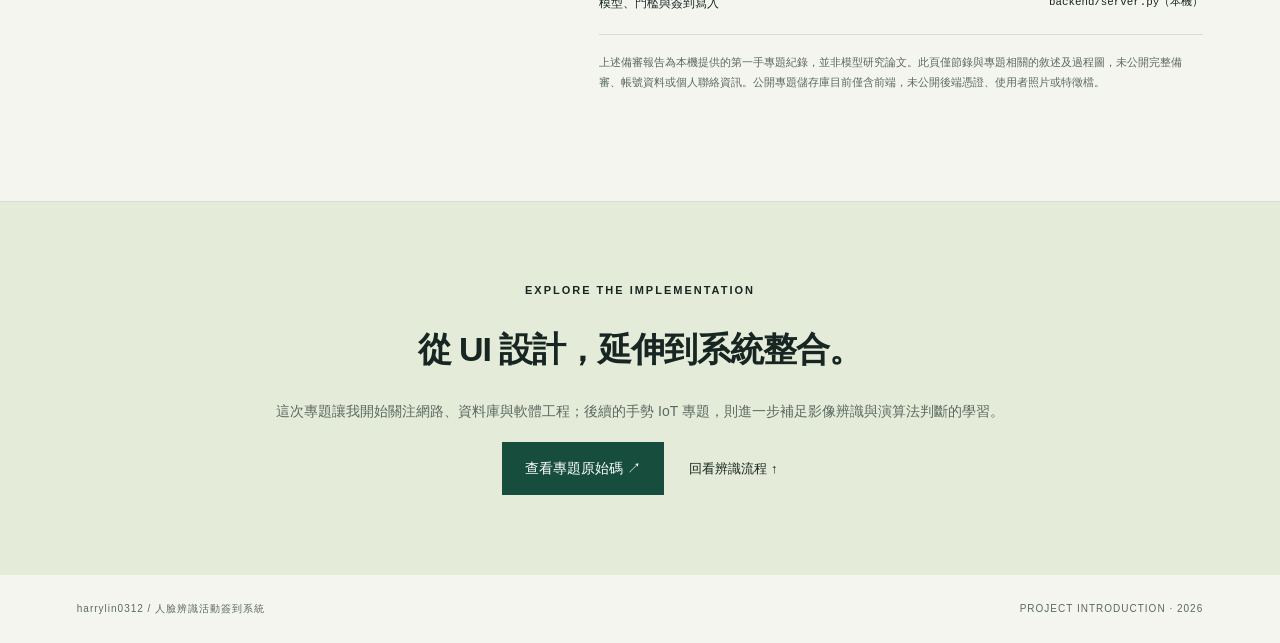
==== commit a416b499: "依備審報告補充專題貢獻與開發歷程" ====
--- a/face-recognition/index.html
+++ b/face-recognition/index.html
@@ -1,9 +1,11 @@
 <!doctype html>
 <html lang="zh-Hant"><head><meta charset="utf-8"><meta name="viewport" content="width=device-width,initial-scale=1"><meta name="theme-color" content="#101b1a"><meta name="description" content="人臉辨識活動簽到系統專題：從瀏覽器影像擷取、MTCNN 與 FaceNet，到活動限定比對與 Firebase 簽到紀錄的完整技術解析。"><title>人臉辨識活動簽到系統｜專題介紹</title><link rel="stylesheet" href="styles.css"><script src="script.js" defer></script></head>
-<body><a class="skip" href="#overview">跳至主要內容</a><header><a class="brand" href="#"><span class="brand-icon">⌗</span> FACE / CHECK-IN</a><nav aria-label="主要導覽"><a href="#overview">專題概覽</a><a href="#pipeline">辨識技術</a><a href="#architecture">系統架構</a><a href="#reflection">驗證與反思</a></nav><a class="source-link" href="https://github.com/harrylin0312/face-recognition">GitHub ↗</a></header>
-<main><section class="hero" id="overview"><div class="hero-copy"><p class="eyebrow"><span class="dot"></span> COMPUTER SCIENCE / PROJECT STUDY</p><h1>從一張人臉，<br>到一筆<span>簽到紀錄。</span></h1><p class="intro">人臉辨識活動簽到系統</p><p class="lead">串接網頁互動、深度學習影像辨識與雲端資料庫，將「這是誰」轉換為「誰參加了這場活動」。</p><div class="hero-actions"><a class="button" href="#pipeline">探索技術實作 <span>↓</span></a><a class="text-link" href="https://harrylin0312.github.io/face-recognition/cover/">原專題網站 ↗</a></div><p class="fine">原專題的相機辨識需另行啟動 Python 後端；本頁是技術介紹，不會存取相機或上傳影像。</p></div><div class="hero-visual"><div class="visual-top"><span>RECOGNITION PIPELINE</span><span class="status">● 概念示意</span></div><svg viewBox="0 0 480 400" role="img" aria-labelledby="face-title"><title id="face-title">由人臉定位、特徵擷取到活動比對的概念圖，非真實辨識結果</title><defs><pattern id="grid" width="30" height="30" patternUnits="userSpaceOnUse"><path d="M 30 0 L 0 0 0 30" fill="none" stroke="#a6bdb2" stroke-opacity=".12"/></pattern></defs><rect width="480" height="400" fill="url(#grid)"/><ellipse cx="240" cy="185" rx="89" ry="120" fill="#24423b" stroke="#769a87"/><path d="M155 164 Q160 56 242 65 Q322 59 330 164 M159 217 Q179 290 240 307 Q301 290 322 217 M100 400 Q119 323 191 309 L240 351 289 309 Q361 323 380 400" fill="none" stroke="#779d88" stroke-width="2"/><path d="M182 164 Q201 149 219 164 M262 164 Q281 149 300 164 M239 168 L226 218 248 220 M206 247 Q240 266 276 244" stroke="#b7d8bf" fill="none" stroke-width="2"/><g stroke="#82bba1" opacity=".45" fill="none"><path d="M193 165 L239 190 281 165 259 247 216 247 193 165 240 284 281 165 M193 165 L240 111 281 165 M216 247 L239 190 259 247"/></g><g fill="#d4ef94"><circle cx="193" cy="165" r="4"/><circle cx="281" cy="165" r="4"/><circle cx="239" cy="190" r="4"/><circle cx="216" cy="247" r="4"/><circle cx="259" cy="247" r="4"/></g><path d="M130 125 V83 H174 M306 83 H350 V125 M130 253 V295 H174 M306 295 H350 V253" fill="none" stroke="#d4ef94" stroke-width="3"/><path d="M130 199 H350" stroke="#d4ef94" stroke-opacity=".7"/><text x="24" y="362" fill="#a8bbb2" font-size="11" font-family="monospace">01 DETECT → 02 EMBED → 03 MATCH</text></svg><div class="visual-bottom"><span>INPUT / FACE IMAGE</span><span>OUTPUT / PARTICIPANT UID ↗</span></div></div></section>
+<body><a class="skip" href="#overview">跳至主要內容</a><header><a class="brand" href="#"><span class="brand-icon">⌗</span> FACE / CHECK-IN</a><nav aria-label="主要導覽"><a href="#contribution">我的貢獻</a><a href="#pipeline">辨識技術</a><a href="#architecture">系統架構</a><a href="#reflection">驗證與反思</a></nav><a class="source-link" href="https://github.com/harrylin0312/face-recognition">GitHub ↗</a></header>
+<main><section class="hero" id="overview"><div class="hero-copy"><p class="eyebrow"><span class="dot"></span> COMPUTER SCIENCE / PROJECT STUDY</p><h1>從一張人臉，<br>到一筆<span>簽到紀錄。</span></h1><p class="intro">人臉辨識活動簽到系統</p><p class="lead">高二、五人小組、兩學期的自主學習專題。我從前端 UI 設計出發，逐步承接互動流程、資料庫與前後端整合，最後以家中舊電腦架設辨識服務，完成網頁到簽到紀錄的串接。</p><p class="author-line">林恆聿 <span>／ 前端設計・互動開發・資料與服務整合</span></p><div class="hero-actions"><a class="button" href="#pipeline">探索技術實作 <span>↓</span></a><a class="text-link" href="https://harrylin0312.github.io/face-recognition/cover/">原專題網站 ↗</a></div><p class="fine">原專題的相機辨識需另行啟動 Python 後端；本頁是技術介紹，不會存取相機或上傳影像。</p></div><div class="hero-visual"><div class="visual-top"><span>RECOGNITION PIPELINE</span><span class="status">● 概念示意</span></div><svg viewBox="0 0 480 400" role="img" aria-labelledby="face-title"><title id="face-title">由人臉定位、特徵擷取到活動比對的概念圖，非真實辨識結果</title><defs><pattern id="grid" width="30" height="30" patternUnits="userSpaceOnUse"><path d="M 30 0 L 0 0 0 30" fill="none" stroke="#a6bdb2" stroke-opacity=".12"/></pattern></defs><rect width="480" height="400" fill="url(#grid)"/><ellipse cx="240" cy="185" rx="89" ry="120" fill="#24423b" stroke="#769a87"/><path d="M155 164 Q160 56 242 65 Q322 59 330 164 M159 217 Q179 290 240 307 Q301 290 322 217 M100 400 Q119 323 191 309 L240 351 289 309 Q361 323 380 400" fill="none" stroke="#779d88" stroke-width="2"/><path d="M182 164 Q201 149 219 164 M262 164 Q281 149 300 164 M239 168 L226 218 248 220 M206 247 Q240 266 276 244" stroke="#b7d8bf" fill="none" stroke-width="2"/><g stroke="#82bba1" opacity=".45" fill="none"><path d="M193 165 L239 190 281 165 259 247 216 247 193 165 240 284 281 165 M193 165 L240 111 281 165 M216 247 L239 190 259 247"/></g><g fill="#d4ef94"><circle cx="193" cy="165" r="4"/><circle cx="281" cy="165" r="4"/><circle cx="239" cy="190" r="4"/><circle cx="216" cy="247" r="4"/><circle cx="259" cy="247" r="4"/></g><path d="M130 125 V83 H174 M306 83 H350 V125 M130 253 V295 H174 M306 295 H350 V253" fill="none" stroke="#d4ef94" stroke-width="3"/><path d="M130 199 H350" stroke="#d4ef94" stroke-opacity=".7"/><text x="24" y="362" fill="#a8bbb2" font-size="11" font-family="monospace">01 DETECT → 02 EMBED → 03 MATCH</text></svg><div class="visual-bottom"><span>INPUT / FACE IMAGE</span><span>OUTPUT / PARTICIPANT UID ↗</span></div></div></section>
 <div class="spec-strip"><div><strong>MTCNN</strong><span>人臉偵測</span></div><div><strong>FaceNet</strong><span>特徵擷取</span></div><div><strong>WebSocket</strong><span>影像與結果傳輸</span></div><div><strong>Firestore</strong><span>活動與簽到紀錄</span></div></div>
-<section class="section problem"><div><p class="eyebrow">01 / THE PROBLEM</p><h2>讓辨識成為<br>可操作的完整流程。</h2></div><div><p class="large-copy">專題的核心，是把人臉模型接進真實的活動情境：建立活動、加入參加者、登錄照片、開啟相機，最後留下對應活動的簽到紀錄。</p><div class="three-points"><article><span>01</span><h3>參加者</h3><p>使用 Email 註冊登入、登錄人臉照片，再以活動碼加入活動。</p></article><article><span>02</span><h3>主辦者</h3><p>建立與管理活動、查看參加者，並從活動詳情啟動相機簽到。</p></article><article><span>03</span><h3>辨識服務</h3><p>只讀取該活動參加者的特徵，比對成功後更新簽到狀態與時間。</p></article></div></div></section>
+<section class="section problem"><div><p class="eyebrow">01 / THE PROBLEM</p><h2>用手邊的裝置，<br>降低簽到工具的使用門檻。</h2></div><div><p class="large-copy">我們希望讓活動或小型會議的使用者，透過行動裝置與瀏覽器就能使用人臉簽到，減少對整套專用設備的依賴。因此，我們選擇以網頁呈現操作介面，將辨識運算放在另一端的伺服器。</p><p class="context-note">設計目標來自專題報告的學習動機；未進行商用設備價格調查或成本比較實驗。手機仍需網路、相機權限，以及可連線的後端。</p><div class="three-points"><article><span>01</span><h3>參加者</h3><p>使用 Email 註冊登入、登錄人臉照片，再以活動碼加入活動。</p></article><article><span>02</span><h3>主辦者</h3><p>建立與管理活動、查看參加者，並從活動詳情啟動相機簽到。</p></article><article><span>03</span><h3>辨識服務</h3><p>只讀取該活動參加者的特徵，比對成功後更新簽到狀態與時間。</p></article></div></div></section>
+<section class="section contribution" id="contribution"><div class="section-heading"><div><p class="eyebrow">PROJECT OWNERSHIP / 個人貢獻</p><h2>從一個介面，接手到整體串接。</h2></div><p>團隊共五人，計畫跨兩學期、約九個月。<br>實際進度曾落後原訂安排，下列依工作階段整理。</p></div><div class="ownership"><div><span class="tag">原先分工</span><h3>我負責前端 UI</h3><p>團隊原定分為 UI、JavaScript 互動、資料庫、人臉模型，以及前後端連接五項。我從 HTML、CSS、元件配置與使用體驗開始。</p></div><div><span class="tag">後來承接</span><h3>互動、資料庫與後端整合</h3><p>UI、互動與資料設計高度連動，加上跨班討論時間有限，我主動承接 UX 與資料整合。後期因串接不完整、執行不穩定與僅能本機運行，再接手服務架設與辨識程式整合。</p></div><div><span class="tag">團隊成果的界線</span><h3>模型由組員原先負責</h3><p>我以組員原有辨識程式為基礎，更新處理邏輯、修復路徑取用並連接網頁。這份專題的個人重點是系統整合；現存後端使用預訓練 FaceNet，不將模型訓練列為我的個人成果。</p></div></div><ol class="journey"><li><span>起步 / 前兩個月</span><h3>跟著教學做，還做不出完整網頁</h3><p>學習 HTML、CSS 後仍只能完成基本靜態頁面，因此轉為需求導向：與 ChatGPT 協作建立架構，再針對不懂的段落詢問、實作與修正。</p></li><li><span>介面 / 反覆調整</span><h3>處理元件定位，也重新規劃操作</h3><p>重新釐清 margin、padding 與父子層級關係，並參考 UI 設計影片及 Apple 開發者介面設計說明，調整頁面層級、按鈕位置與操作步驟。</p></li><li><span>資料 / 擴大工作範圍</span><h3>讓互動流程與資料結構對得起來</h3><p>承接頁面切換、動畫觸發及資料庫串接，多次調整巢狀儲存結構，處理查詢路徑與資料更新問題，並開始重視 CSS、JavaScript 的模組化與重用。</p></li><li><span>整合 / 一週多的後端補齊</span><h3>把本機辨識服務接到網頁</h3><p>為避免租用伺服器的費用，改用家中舊電腦運行後端，採 WebSocket 通訊；在組員原有程式上修復路徑、調整邏輯，完成前後端串接。報告記錄的「一週多」是這個整合階段，不是整個專題工期。</p></li></ol><p class="source-caption">依據：個人專題報告第 3、5–17 頁；個人貢獻另與多元表現綜整第 5–6 頁交叉核對。</p></section>
+<section class="section" id="decisions"><div class="section-heading"><div><p class="eyebrow">DESIGN ITERATIONS / 實際遇到的問題</p><h2>每次修改，都有具體原因。</h2></div><p>以下整理當時的問題、採取的方法與取捨。<br>沒有量測的改善，不寫成效能百分比。</p></div><div class="case-grid"><article><span class="tag">介面與裝置適配</span><h3>工具型頁面如何維持操作位置？</h3><p><b>問題：</b>元件堆疊超出畫面後產生捲動；改用定位配置，又遇到不同解析度下的位置與比例差異。</p><p><b>做法：</b>釐清父子層級、內外邊距，為不同解析度範圍設定定位標準，反覆調適。綜整也記錄以一次調整一個變數的方式定位問題。</p><p><b>取捨：</b>能控制單一畫面的配置，但需維護多組裝置規則；目前程式大量採用定位，長文字與不同裝置仍值得持續驗證。</p></article><article><span class="tag">頁面與資料設計</span><h3>從功能清單，整理成可理解的流程</h3><p><b>問題：</b>UI、互動與資料庫不是能各自完成後直接拼接的工作；頁面層級與資料查詢路徑會互相影響。</p><p><b>做法：</b>多次重排主辦者、參加者的操作層級，並修改使用者活動索引與活動參加者的巢狀結構。下方保留報告中的過程證據。</p><p><b>取捨：</b>個人活動清單與活動參加名單各有索引，讀取方便，但加入、退出或刪除時須維持兩端一致。現存版本仍需強化原子寫入與清理機制。</p></article><article><span class="tag">後端與部署</span><h3>能在電腦上跑，不等於網頁連得到</h3><p><b>問題：</b>後端整合初期有路徑錯誤、功能未完整串接與僅限本機執行的情況。</p><p><b>做法：</b>以舊電腦承載 Python 服務，使用 WebSocket 傳影像與辨識結果。前端現存程式配置 WSS 的 Cloudflare Tunnel 位址。</p><p><b>取捨：</b>重用既有硬體避免租機，但服務可用性受主機電源、網路與通道影響。報告明載為節能，後端並非常駐開啟。</p></article><article><span class="tag">AI 協作與除錯</span><h3>先拆問題，再判斷 AI 給的程式</h3><p><b>問題：</b>AI 能快速產生架構，但對複雜頁面結構與跨裝置 CSS 效果，產出未必符合實際需求。</p><p><b>做法：</b>把大問題拆成小問題，針對程式段落詢問用途；以實際畫面與單一變數調整查明原因，再決定是否採用建議。</p><p><b>收穫：</b>AI 用於架構、理解與除錯，設計合理性與結果判斷仍由我負責。報告中的效率圖屬個人感受，不作為量化開發效能證據。</p></article></div><figure class="process-evidence"><a href="assets/process-iteration.webp"><img src="assets/process-iteration.webp" width="1440" height="810" loading="lazy" alt="專題報告第十四頁：主辦者與參加者流程的修改草稿，以及 users、events 的巢狀資料結構；原報告註明這些是製作過程而非最終版本。"></a><figcaption>開發過程的原始紀錄｜專題報告第 14 頁。右上為操作層級草稿，左下為資料結構；這是過程版本，不是最終畫面。點圖可放大。</figcaption></figure><div class="service-note"><h3>Firebase、Supabase 與 SQL 如何理解？</h3><p>報告記錄曾接觸 Firebase、Supabase 與 SQL 查詢規則，屬於當時的學習與實作歷程。現存公開前端與本機辨識後端採用 Firebase Authentication 與 Cloud Firestore；本頁不將 Supabase 或 SQL 描述成目前執行中的資料流程。查詢效率的改善在報告中是設計目的，尚無前後測數據。</p></div></section>
 <section class="section pipeline" id="pipeline"><div class="section-heading"><div><p class="eyebrow">02 / UNDER THE HOOD</p><h2>人臉如何變成身分？</h2></div><p>同一套前處理，用於照片登錄與相機辨識。<br>選擇步驟，查看實作細節。</p></div><div class="pipeline-layout"><div class="steps" aria-label="辨識流程"><button class="step active" data-step="0" aria-pressed="true"><span>01</span><div><strong>影像輸入</strong><small>Browser → Python</small></div><b>↗</b></button><button class="step" data-step="1" aria-pressed="false"><span>02</span><div><strong>人臉偵測與裁切</strong><small>MTCNN + OpenCV</small></div><b>↗</b></button><button class="step" data-step="2" aria-pressed="false"><span>03</span><div><strong>特徵向量擷取</strong><small>TensorFlow + FaceNet</small></div><b>↗</b></button><button class="step" data-step="3" aria-pressed="false"><span>04</span><div><strong>活動限定比對</strong><small>NumPy + Firestore</small></div><b>↗</b></button></div><article class="step-detail" aria-live="polite"><p class="eyebrow" id="detail-label">CAPTURE / TRANSPORT</p><h3 id="detail-title">每 3 秒擷取一張影像</h3><p id="detail-copy">瀏覽器透過 getUserMedia 取得視訊，Canvas 依原始影片尺寸擷取畫面，轉為品質參數 0.7 的 JPEG data URL，再以 WebSocket JSON 傳送活動 ID 與影像。</p><pre><code id="detail-code">{
   "type": "match_event_face",
   "eventID": "活動 ID",
@@ -21,6 +23,6 @@
      ├─ checkStatus
      └─ checkTime</code></pre></div></section>
 <section class="threshold section"><div><p class="eyebrow">04 / DECISION LOGIC</p><h2>門檻是決策，<br>不是準確率。</h2><p>後端的分數定義為 <code>s = 1 − ‖e₁ − e₂‖₂</code>，挑選最高分參加者，並在 <code>s ≥ 0.69</code> 時接受。等價於 L2 距離不大於 0.31；這個分數不是機率，也不是 69% 的辨識準確率。</p><p class="fine">程式直接呼叫 FaceNet 的底層 model；未見額外的輸入標準化、特徵 L2 正規化或關鍵點對齊步驟。這些處理是否符合模型預期，仍需驗證。</p></div><div class="threshold-demo"><div class="visual-top"><span>THRESHOLD EXPLORER</span><span>互動示意</span></div><label for="similarity">假設最佳比對分數 <output id="score" for="similarity">0.75</output></label><input type="range" id="similarity" min="0" max="1" step="0.01" value="0.75"><div class="range-labels"><span>0.00</span><span>接受門檻 ≥ 0.69</span><span>1.00</span></div><div class="decision" id="decision">接受比對 → 嘗試寫入簽到</div><p>僅示意程式判定規則，未執行模型或讀寫資料。真實分數也可能低於 0，這裡只展示 0 到 1。</p></div></section>
-<section class="section" id="reflection"><div class="section-heading"><div><p class="eyebrow">05 / EVALUATION & REFLECTION</p><h2>從能運作，到值得信賴。</h2></div><p>以可查證的實作說明成果，<br>以可量測的問題規劃下一步。</p></div><div class="reflection-grid"><article><span class="tag">已從程式確認</span><h3>整合成果</h3><p>完成帳號、活動、照片登錄與相機辨識的程式串接；將人臉特徵與 Firebase UID 關聯，並依活動限制候選名單。</p><p>技術重點在於跨越瀏覽器、辨識模型與資料庫的介面設計，以及把模型輸出轉為應用狀態。</p></article><article><span class="tag">尚待實驗量測</span><h3>辨識品質與效能</h3><p>目前沒有可引用的準確率、誤接受率、誤拒絕率或端到端延遲數據，亦未確認目前線上服務可用性。</p><p>後續以不同光線、角度、遮擋及未登錄者測試；分離門檻校準集與測試集，紀錄 FAR／FRR、延遲與活動規模。</p></article><article><span class="tag">明確改善方向</span><h3>系統可靠性</h3><p>後端目前即使資料庫寫入失敗仍可能回傳辨識成功；重複辨識也會覆寫簽到時間。需區分「辨識成功」與「簽到寫入成功」，設計可重試且不重設首次時間的操作。</p><p>同步推論位於非同步處理器內，仍可能阻塞其他連線；應加入工作佇列、傳輸背壓與逾時處理。</p></article><article><span class="tag">下一階段研究</span><h3>身分驗證與隱私</h3><p>目前後端未見 Firebase ID token 驗證、活動管理授權或活體檢測。偵測信心值達 0.95 僅代表偵測結果符合門檻，不能證明是真人。</p><p>補上權限驗證、影像保存與刪除政策、多臉拒絕策略，以及照片／影片重播測試，才適合進一步評估實際部署。</p></article></div></section>
-<section class="section evidence" id="sources"><div><p class="eyebrow">06 / SOURCE NOTES</p><h2>每個技術敘述，<br>都回到實作。</h2><p>內容依前端 <code>36178ea</code> 與本機原版 <code>backend/server.py</code> 整理，核對日期為 2026-11-13。未將修正版的變更混入原版介紹。</p></div><div class="source-list"><a href="https://github.com/harrylin0312/face-recognition/blob/36178eadc07971abb5aaeecb11a6e89b7c94f666/start/camera.js"><span>影像擷取與辨識訊息</span><code>start/camera.js ↗</code></a><a href="https://github.com/harrylin0312/face-recognition/blob/36178eadc07971abb5aaeecb11a6e89b7c94f666/start/personalData.js"><span>照片登錄與資料編輯</span><code>start/personalData.js ↗</code></a><a href="https://github.com/harrylin0312/face-recognition/tree/36178eadc07971abb5aaeecb11a6e89b7c94f666/start"><span>活動管理與參加流程</span><code>manage.js / join.js ↗</code></a><div><span>模型、門檻與簽到寫入</span><code>backend/server.py（本機）</code></div><p class="fine">公開儲存庫目前僅含前端；本頁未公開後端憑證、使用者照片或特徵檔。</p></div></section>
-<section class="closing"><p class="eyebrow">EXPLORE THE IMPLEMENTATION</p><h2>從模型應用，走向完整系統。</h2><p>一個結合電腦視覺、網頁開發與資料整合的專題實作。</p><a class="button" href="https://github.com/harrylin0312/face-recognition">查看專題原始碼 ↗</a><a class="text-link" href="#pipeline">回看辨識流程 ↑</a></section></main><footer><span>harrylin0312 / 人臉辨識活動簽到系統</span><span>PROJECT INTRODUCTION · 2026</span></footer></body></html>
+<section class="section" id="reflection"><div class="section-heading"><div><p class="eyebrow">05 / EVALUATION & REFLECTION</p><h2>完成了什麼，還需要補什麼。</h2></div><p>以可查證的實作說明成果，<br>以可量測的問題規劃下一步。</p></div><div class="reflection-grid"><article><span class="tag">已從程式確認</span><h3>整合成果</h3><p>完成帳號、活動、照片登錄與相機辨識的程式串接；將人臉特徵與 Firebase UID 關聯，並依活動限制候選名單。</p><p>技術重點在於跨越瀏覽器、辨識模型與資料庫的介面設計，以及把模型輸出轉為應用狀態。</p></article><article><span class="tag">尚待實驗量測</span><h3>辨識品質與效能</h3><p>目前沒有可引用的準確率、誤接受率、誤拒絕率或端到端延遲數據，亦未確認目前線上服務可用性。</p><p>後續以不同光線、角度、遮擋及未登錄者測試；分離門檻校準集與測試集，紀錄 FAR／FRR、延遲與活動規模。</p></article><article><span class="tag">明確改善方向</span><h3>系統可靠性</h3><p>後端目前即使資料庫寫入失敗仍可能回傳辨識成功；重複辨識也會覆寫簽到時間。需區分「辨識成功」與「簽到寫入成功」，設計可重試且不重設首次時間的操作。</p><p>同步推論位於非同步處理器內，仍可能阻塞其他連線；應加入工作佇列、傳輸背壓與逾時處理。</p></article><article><span class="tag">下一階段研究</span><h3>身分驗證與隱私</h3><p>目前後端未見 Firebase ID token 驗證、活動管理授權或活體檢測。偵測信心值達 0.95 僅代表偵測結果符合門檻，不能證明是真人。</p><p>補上權限驗證、影像保存與刪除政策、多臉拒絕策略，以及照片／影片重播測試，才適合進一步評估實際部署。</p></article></div></section>
+<section class="section evidence" id="sources"><div><p class="eyebrow">06 / SOURCE NOTES</p><h2>每個技術敘述，<br>都回到實作。</h2><p>開發動機、分工與歷程依個人備審報告整理；技術流程另核對前端 <code>36178ea</code> 與本機原版 <code>backend/server.py</code>。未將修正版變更混入原版介紹。</p></div><div class="source-list"><div><span>《AI人臉識別打卡系統》／林恆聿</span><code>22 頁：動機、分工、過程與反思</code></div><div><span>《多元表現綜整 多字版》</span><code>第 5–6 頁：個人工作與後續延伸</code></div><a href="https://github.com/harrylin0312/face-recognition/blob/36178eadc07971abb5aaeecb11a6e89b7c94f666/start/camera.js"><span>影像擷取與辨識訊息</span><code>start/camera.js ↗</code></a><a href="https://github.com/harrylin0312/face-recognition/blob/36178eadc07971abb5aaeecb11a6e89b7c94f666/start/personalData.js"><span>照片登錄與資料編輯</span><code>start/personalData.js ↗</code></a><a href="https://github.com/harrylin0312/face-recognition/tree/36178eadc07971abb5aaeecb11a6e89b7c94f666/start"><span>活動管理與參加流程</span><code>manage.js / join.js ↗</code></a><div><span>模型、門檻與簽到寫入</span><code>backend/server.py（本機）</code></div><p class="fine">上述備審報告為本機提供的第一手專題紀錄，並非模型研究論文。此頁僅節錄與專題相關的敘述及過程圖，未公開完整備審、帳號資料或個人聯絡資訊。公開專題儲存庫目前僅含前端，未公開後端憑證、使用者照片或特徵檔。</p></div></section>
+<section class="closing"><p class="eyebrow">EXPLORE THE IMPLEMENTATION</p><h2>從 UI 設計，延伸到系統整合。</h2><p>這次專題讓我開始關注網路、資料庫與軟體工程；後續的手勢 IoT 專題，則進一步補足影像辨識與演算法判斷的學習。</p><a class="button" href="https://github.com/harrylin0312/face-recognition">查看專題原始碼 ↗</a><a class="text-link" href="#pipeline">回看辨識流程 ↑</a></section></main><footer><span>harrylin0312 / 人臉辨識活動簽到系統</span><span>PROJECT INTRODUCTION · 2026</span></footer></body></html>
--- a/face-recognition/styles.css
+++ b/face-recognition/styles.css
@@ -1 +1,4 @@
 :root{--ink:#172622;--muted:#5a6962;--paper:#f5f5ef;--line:#d6dcd1;--green:#174d3d;--lime:#d4ef94;--dark:#101f1b}*{box-sizing:border-box}html{scroll-behavior:smooth;scroll-padding-top:95px}body{margin:0;background:var(--paper);color:var(--ink);font-family:Inter,"Noto Sans TC",-apple-system,BlinkMacSystemFont,"Segoe UI",sans-serif;line-height:1.8}a{color:inherit;text-decoration:none}button,input{font:inherit}a:focus-visible,button:focus-visible,input:focus-visible{outline:3px solid #698b31;outline-offset:5px}.skip{position:absolute;top:-100px}.skip:focus{top:10px;background:white;z-index:20;padding:10px}header{height:88px;display:flex;align-items:center;justify-content:space-between;padding:0 5%;border-bottom:1px solid var(--line);background:var(--paper);position:sticky;top:0;z-index:5}.brand{font-size:14px;font-weight:750;letter-spacing:1px;display:flex;align-items:center;gap:12px}.brand-icon{font-size:31px;color:var(--green)}nav{display:flex;gap:28px;font-size:13px}nav a:hover,.text-link:hover,.source-link:hover{color:#467a35}.source-link{font-size:13px;border-bottom:1px solid;padding-bottom:3px}main{overflow:hidden}.hero{max-width:1440px;margin:auto;padding:80px 6% 70px;display:grid;grid-template-columns:1.12fr 1fr;gap:7%;align-items:center}.eyebrow{font-size:11px;font-weight:650;letter-spacing:2px;line-height:1.6;margin:0 0 26px}.dot{width:7px;height:7px;display:inline-block;background:var(--green);border-radius:50%;margin-right:8px}h1{font-size:clamp(38px,4.4vw,66px);line-height:1.3;letter-spacing:-2px;margin:0 0 24px;font-weight:720}h1 span{color:var(--green)}.intro{font-size:20px;margin:0 0 12px;font-weight:650}.lead{color:var(--muted);max-width:440px;font-size:15px}.hero-actions{display:flex;gap:25px;align-items:center;margin:30px 0 23px}.button{display:inline-flex;gap:27px;align-items:center;background:var(--green);color:white;padding:13px 22px;font-size:14px;border:1px solid var(--green);transition:background .2s}.button:hover{background:#28634f}.text-link{font-size:13px}.fine{font-size:11px!important;color:var(--muted);line-height:1.8}.hero-copy>.fine{max-width:400px}.hero-visual{background:var(--dark);color:#d2e0d5;box-shadow:18px 18px 0 #e7ebdf;transform:rotate(1deg)}.hero-visual svg{display:block;width:100%;height:auto}.visual-top,.visual-bottom{padding:19px 21px;display:flex;justify-content:space-between;font:9px monospace;letter-spacing:1px;gap:10px}.visual-top{border-bottom:1px solid #ffffff20}.visual-bottom{border-top:1px solid #ffffff20}.status{color:var(--lime)}.spec-strip{display:grid;grid-template-columns:repeat(4,1fr);border-top:1px solid var(--line);border-bottom:1px solid var(--line);padding:30px 6%;max-width:1440px;margin:auto}.spec-strip>div{display:flex;flex-direction:column;padding-left:25px;border-left:1px solid var(--line)}.spec-strip strong{font-size:20px;letter-spacing:-.5px}.spec-strip span{font-size:12px;color:var(--muted)}.section{max-width:1440px;margin:auto;padding:90px 6%;border-bottom:1px solid var(--line)}h2{font-size:clamp(28px,3vw,40px);line-height:1.45;letter-spacing:-1px;margin:0 0 24px}h3{font-size:19px;line-height:1.5;margin:0 0 14px}p{margin:0 0 18px}.problem{display:grid;grid-template-columns:1fr 1.8fr;gap:8%}.large-copy{font-size:20px;line-height:1.9}.three-points{display:grid;grid-template-columns:repeat(3,1fr);gap:25px;margin-top:35px}.three-points article>span{font:12px monospace;color:#7c8b78;display:block;margin-bottom:18px}.three-points h3{font-size:16px}.three-points p{font-size:13px;color:var(--muted)}.section-heading{display:flex;justify-content:space-between;align-items:end;gap:30px;margin-bottom:35px}.section-heading>p{font-size:13px;color:var(--muted)}.section-heading h2{margin-bottom:0}.pipeline{background:#e9ede3;max-width:none;padding-left:max(6%,calc((100vw - 1268px)/2));padding-right:max(6%,calc((100vw - 1268px)/2))}.pipeline-layout{display:grid;grid-template-columns:1fr 1.35fr;gap:45px}.steps{display:flex;flex-direction:column}.step{cursor:pointer;background:transparent;border:0;border-top:1px solid #bac6b4;text-align:left;padding:21px 18px;display:flex;align-items:center;gap:22px;color:var(--ink)}.step:last-child{border-bottom:1px solid #bac6b4}.step>span{font:12px monospace}.step div{flex:1}.step strong{font-size:17px;display:block}.step small{font:11px monospace;color:var(--muted)}.step b{font-size:22px;font-weight:400}.step.active{background:var(--green);color:white;border-color:var(--green)}.step.active small{color:#cbdbd0}.step:hover:not(.active){background:#dbe3d2}.step-detail{padding:32px;background:var(--paper);min-height:410px}.step-detail h3{font-size:25px}.step-detail>p:not(.eyebrow){font-size:14px}.step-detail .eyebrow{color:var(--green);margin-bottom:16px}pre{white-space:pre-wrap;overflow-wrap:anywhere;font:12px/1.9 ui-monospace,SFMono-Regular,Consolas,monospace;background:var(--dark);color:#cde0ca;padding:24px;margin:22px 0}.detail-note{color:var(--muted);border-left:2px solid #8ba477;padding-left:13px;font-size:12px!important}.registration{display:grid;grid-template-columns:1fr 3fr;gap:30px;margin-top:32px;border-top:1px solid #bac6b4;padding-top:25px}.registration>span{font-size:11px;letter-spacing:1px}.registration p{font-size:13px;color:var(--muted)}code{font-family:ui-monospace,SFMono-Regular,Consolas,monospace;font-size:.9em;overflow-wrap:anywhere}.architecture{display:grid;grid-template-columns:1fr 45px 1.15fr 45px 1fr;align-items:stretch}.architecture article{padding:28px 23px;border:1px solid var(--line)}.layer{font:10px monospace;color:var(--green);letter-spacing:1px;display:block;margin-bottom:24px}.architecture article p,.architecture li{font-size:12px;color:var(--muted)}ul{padding-left:17px}.architecture a,.local-label{font-size:11px;display:block;margin-top:22px}.architecture a{text-decoration:underline;text-underline-offset:5px}.backend{background:#e9ede3}.connector{display:flex;flex-direction:column;justify-content:center;align-items:center;font-size:26px;color:#5f795e}.connector small{font:7px monospace;writing-mode:vertical-rl;letter-spacing:1px}.data-row{display:grid;grid-template-columns:1fr 1fr;gap:8%;margin-top:50px;align-items:center}.data-row p{font-size:14px;color:var(--muted)}.data-row pre{margin:0}.threshold{background:var(--dark);color:#f0f3e9;max-width:none;display:grid;grid-template-columns:1fr 1fr;gap:10%;padding-left:max(6%,calc((100vw - 1268px)/2));padding-right:max(6%,calc((100vw - 1268px)/2))}.threshold .eyebrow{color:var(--lime)}.threshold p{font-size:14px;color:#bbcbc0}.threshold .fine{color:#a5b6aa}.threshold-demo{align-self:center;border:1px solid #476052;padding:0 28px 24px}.threshold-demo .visual-top{margin:0 -28px 30px;color:var(--lime)}label{font-size:13px;display:flex;justify-content:space-between;align-items:center}output{font:40px monospace;color:var(--lime)}input[type=range]{width:100%;accent-color:var(--lime);margin:24px 0 10px;cursor:pointer}.range-labels{display:flex;justify-content:space-between;font:10px monospace;color:#adbdac;gap:10px}.decision{background:var(--lime);color:var(--dark);padding:14px;margin:27px 0 18px;font-size:14px}.decision.reject{background:#e0c4a8}.threshold-demo>p{font-size:11px}.reflection-grid{display:grid;grid-template-columns:1fr 1fr;gap:0 45px}.reflection-grid article{padding:30px 0;border-top:1px solid var(--line)}.tag{display:inline-block;border:1px solid #bdcbb6;font-size:10px;padding:2px 9px;margin-bottom:18px;color:var(--green)}.reflection-grid p{font-size:14px;color:var(--muted)}.evidence{display:grid;grid-template-columns:1fr 1.4fr;gap:8%}.evidence p{font-size:13px;color:var(--muted)}.source-list>a,.source-list>div{display:flex;justify-content:space-between;gap:20px;padding:20px 0;border-bottom:1px solid var(--line);font-size:12px}.source-list a:hover{color:var(--green);background:#e9ede3}.source-list .fine{margin-top:18px}.closing{padding:80px 6%;background:#e5ebd9;text-align:center}.closing h2{font-size:34px}.closing>p:not(.eyebrow){font-size:14px;color:var(--muted)}.closing .text-link{margin-left:25px}footer{display:flex;justify-content:space-between;padding:25px 6%;font-size:10px;color:var(--muted);letter-spacing:1px}@media(min-width:1600px){.pipeline,.threshold{padding-left:calc((100vw - 1268px)/2);padding-right:calc((100vw - 1268px)/2)}}@media(max-width:1000px){nav{gap:14px}.hero{gap:5%;padding-top:55px}.hero-actions{gap:15px}.architecture{grid-template-columns:1fr;gap:0}.connector{flex-direction:row;padding:10px}.connector small{writing-mode:horizontal-tb;margin-left:10px}.architecture article{padding:25px}.problem{gap:5%;grid-template-columns:1fr 1.5fr}.three-points{gap:15px}.pipeline-layout{gap:20px}}@media(max-width:700px){header{height:72px;padding:0 6%;flex-wrap:wrap}.brand{font-size:11px}.brand-icon{font-size:25px}nav{order:3;width:100%;justify-content:space-between;font-size:10px;gap:8px;padding-bottom:7px}.source-link{font-size:11px}.hero{grid-template-columns:1fr;padding:45px 6% 50px;gap:38px}h1{font-size:44px}.hero-visual{max-width:450px;width:100%;justify-self:center}.hero-visual svg{max-height:350px}.eyebrow{font-size:9px}.hero-actions{gap:20px}.spec-strip{grid-template-columns:1fr 1fr;gap:25px 0;padding:25px 6%}.spec-strip strong{font-size:18px}.spec-strip>div{padding-left:16px}.section{padding:55px 6%}.problem,.pipeline-layout,.data-row,.threshold,.evidence{grid-template-columns:1fr;gap:25px}.large-copy{font-size:17px}.three-points{grid-template-columns:1fr;gap:10px;margin-top:25px}.three-points article{display:grid;grid-template-columns:30px 65px 1fr;gap:10px}.three-points article>span{margin-top:5px}.three-points h3{margin-top:1px}.section-heading{display:block;margin-bottom:25px}.section-heading>p{margin:20px 0 0}.step{padding:17px}.step-detail{padding:24px;min-height:380px}.step-detail h3{font-size:22px}.registration{grid-template-columns:1fr;gap:15px}.reflection-grid{grid-template-columns:1fr}.evidence h2 br{display:none}.source-list>a,.source-list>div{flex-direction:column;gap:4px}.threshold-demo{padding:0 20px 20px}.threshold-demo .visual-top{margin-left:-20px;margin-right:-20px}.closing{padding:55px 6%}.closing h2{font-size:27px}.closing .text-link{display:block;margin:20px 0 0}footer{flex-direction:column;gap:8px}pre{font-size:11px;padding:18px}}@media(prefers-reduced-motion:reduce){html{scroll-behavior:auto}*{transition:none!important}}
+
+/* Project report, contribution and iteration evidence */
+.author-line{font-size:13px;color:var(--green);font-weight:650}.author-line span{font-size:11px;font-weight:400}.context-note,.source-caption{font-size:12px;color:var(--muted)}.ownership{display:grid;grid-template-columns:1fr 1.3fr 1fr;gap:28px}.ownership>div{border-top:1px solid var(--line);padding-top:25px}.ownership p,.journey p,.case-grid p,.service-note p{font-size:14px;color:var(--muted)}.journey{list-style:none;padding:0;margin:45px 0 24px;display:grid;grid-template-columns:1fr 1fr;gap:30px 40px;counter-reset:phase}.journey li{border-left:2px solid #b6c8a6;padding:0 0 0 23px}.journey li>span{font-size:11px;color:var(--green);display:block;margin-bottom:13px;letter-spacing:1px}.case-grid{display:grid;grid-template-columns:1fr 1fr;gap:30px 40px}.case-grid article{border-top:1px solid var(--line);padding-top:25px}.case-grid b{color:var(--ink);font-weight:600}.process-evidence{margin:35px 0}.process-evidence img{display:block;width:100%;height:auto;border:1px solid var(--line)}.process-evidence a{display:block}.process-evidence figcaption{font-size:12px;color:var(--muted);margin-top:12px}.service-note{padding:25px 28px;background:#e9ede3;border-left:3px solid var(--green)}.service-note p{margin:0}@media(max-width:700px){.ownership,.journey,.case-grid{grid-template-columns:1fr;gap:22px}.service-note{padding:22px}.author-line span{display:block}}
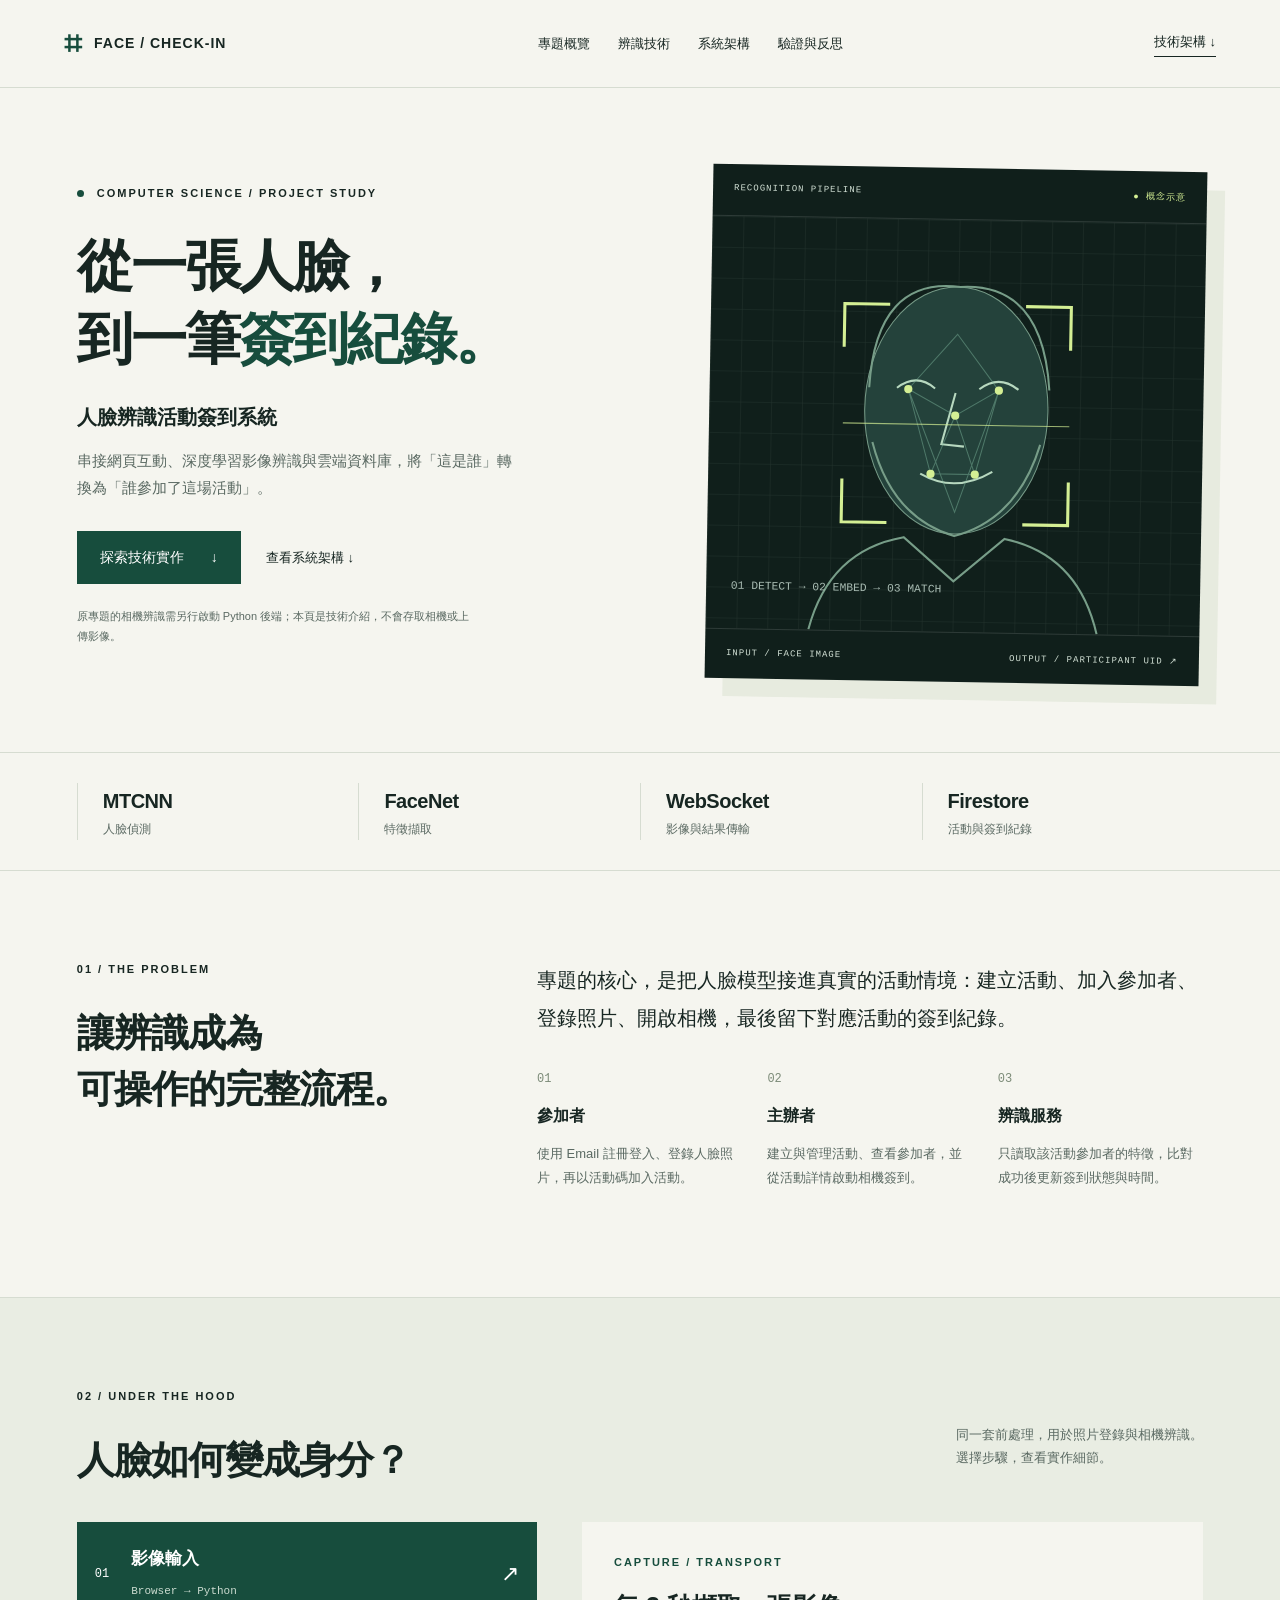
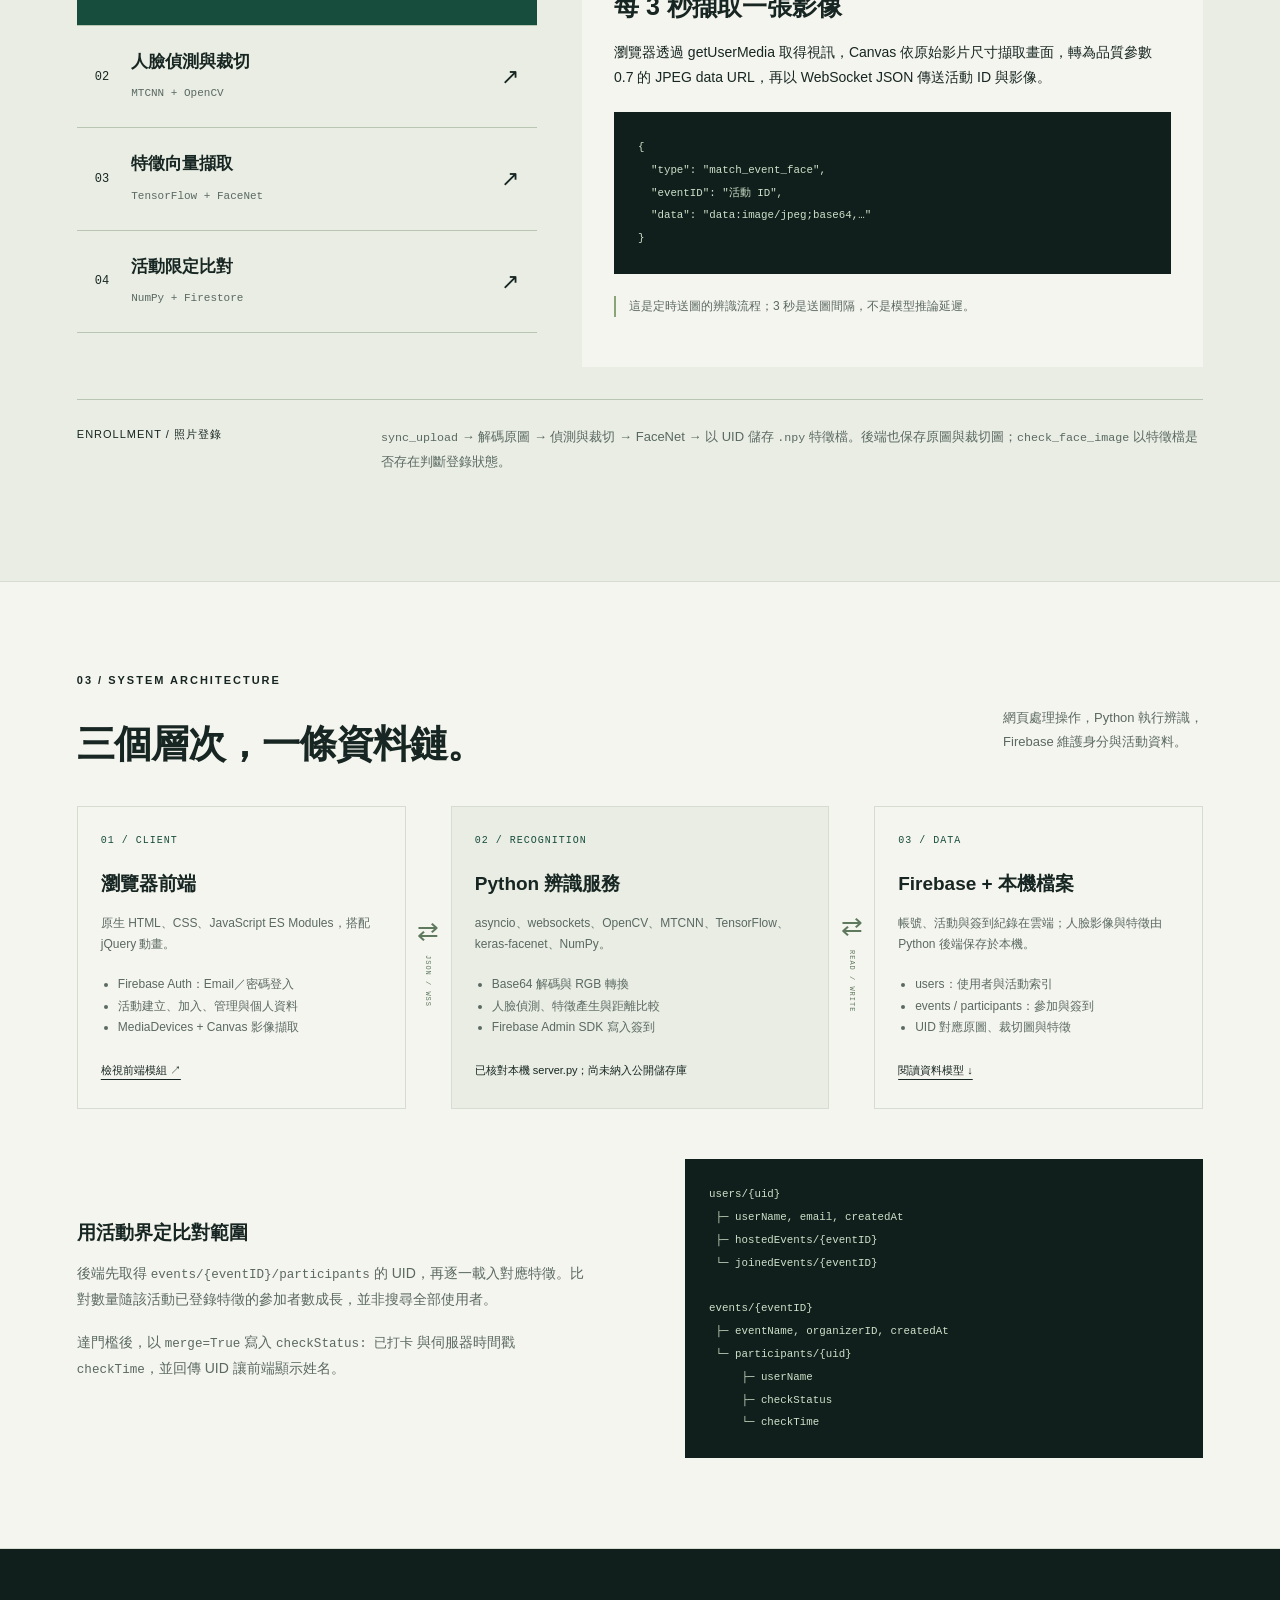
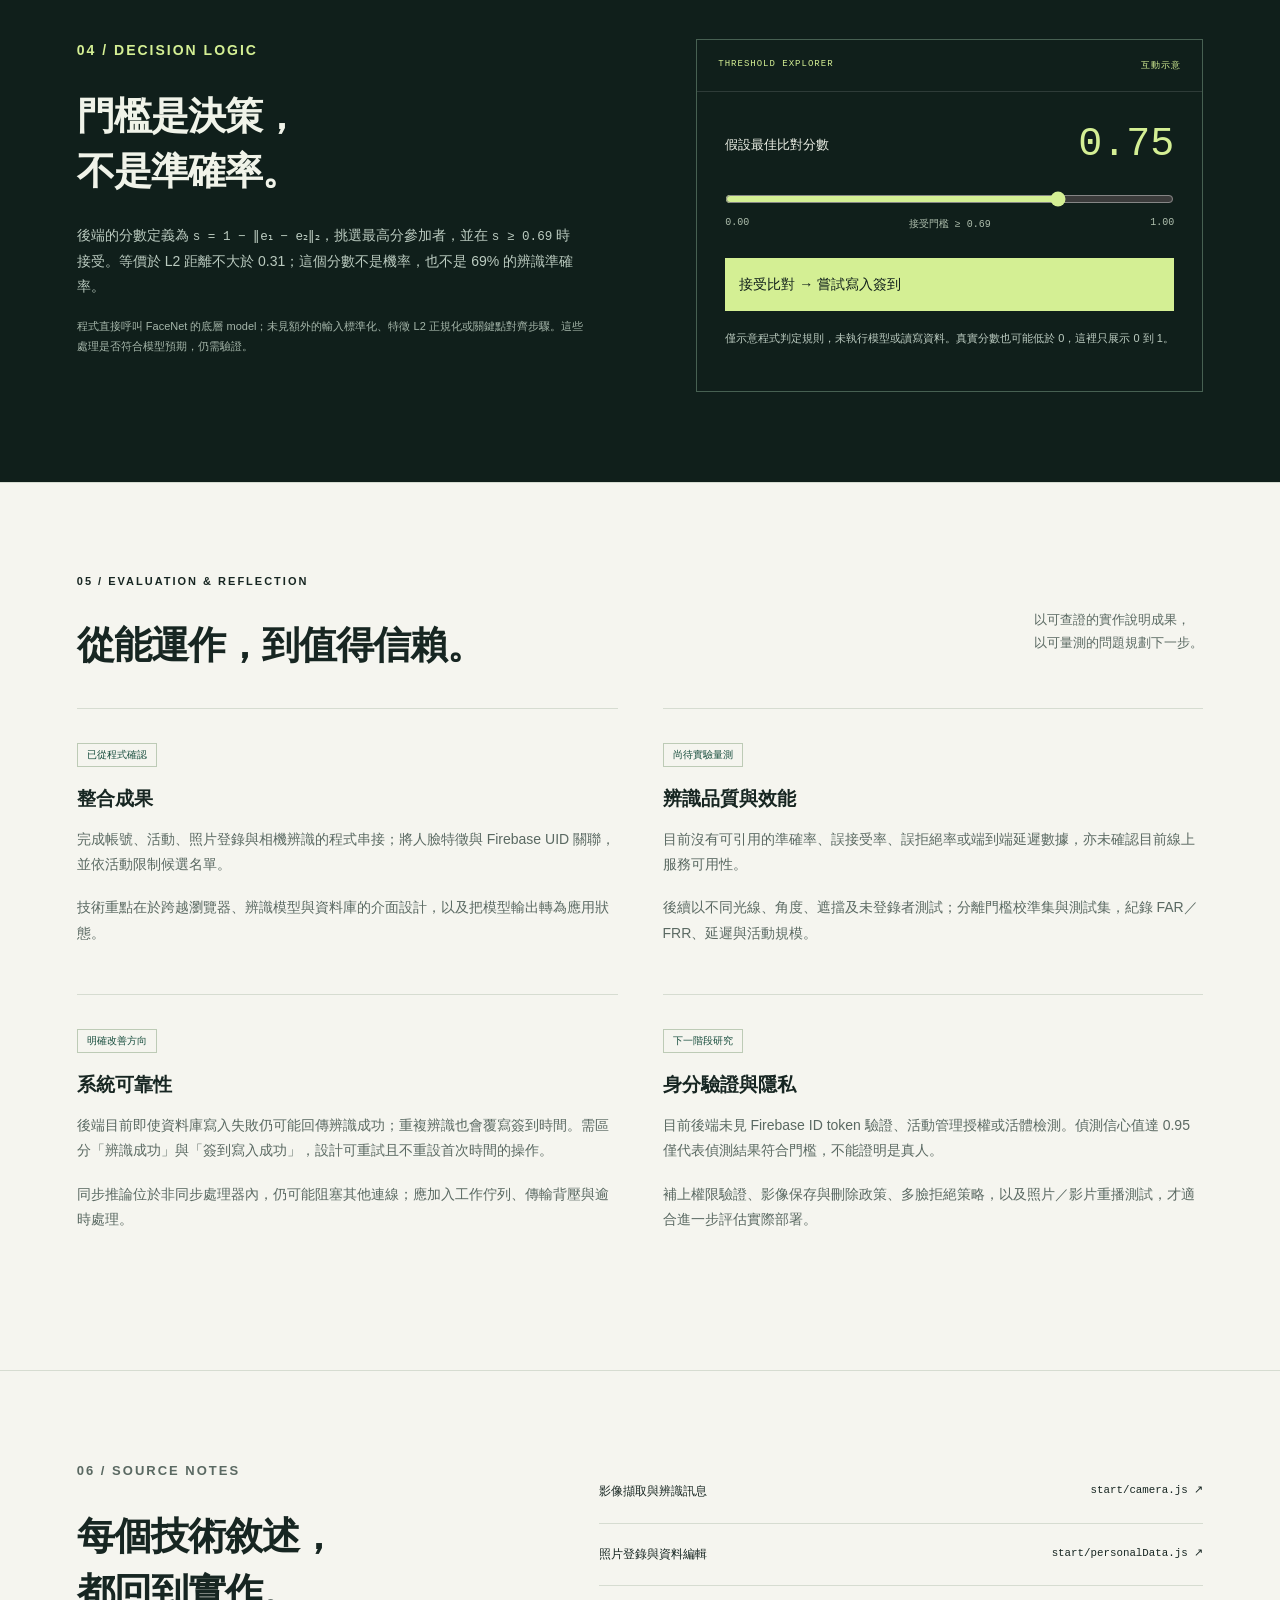
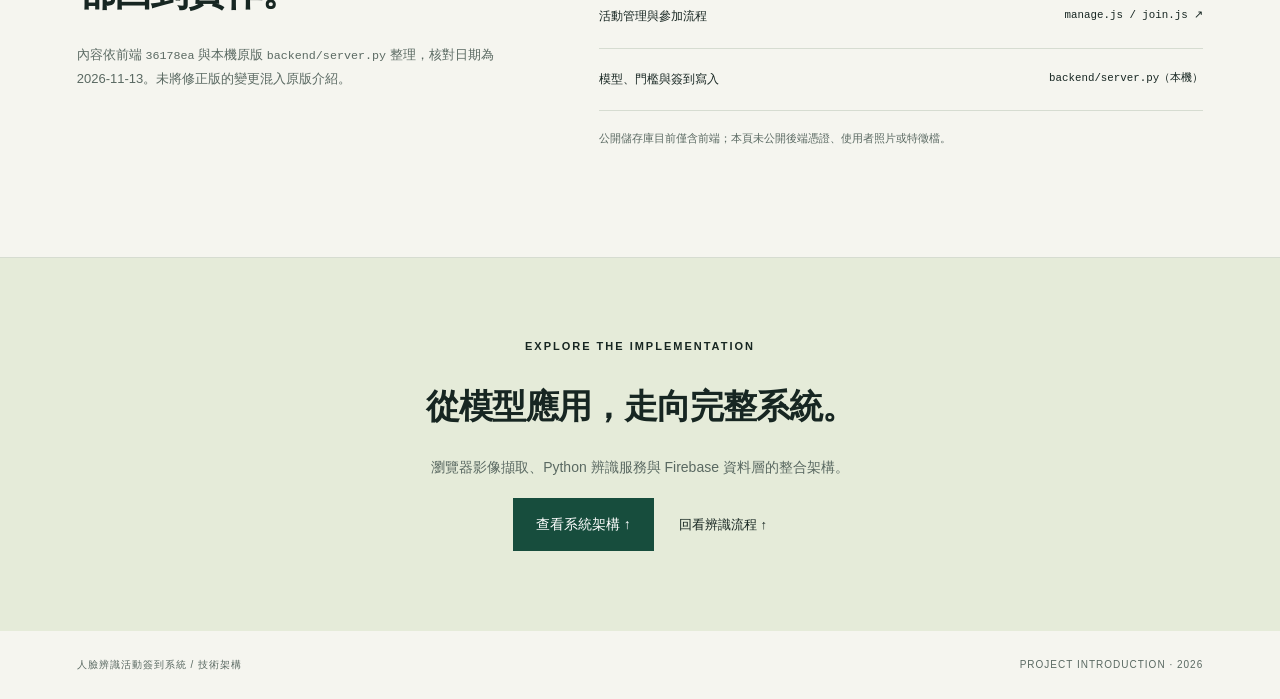
==== commit ab3917e3: "撤回個人歷程內容並聚焦技術架構" ====
--- a/face-recognition/index.html
+++ b/face-recognition/index.html
@@ -1,11 +1,9 @@
 <!doctype html>
 <html lang="zh-Hant"><head><meta charset="utf-8"><meta name="viewport" content="width=device-width,initial-scale=1"><meta name="theme-color" content="#101b1a"><meta name="description" content="人臉辨識活動簽到系統專題：從瀏覽器影像擷取、MTCNN 與 FaceNet，到活動限定比對與 Firebase 簽到紀錄的完整技術解析。"><title>人臉辨識活動簽到系統｜專題介紹</title><link rel="stylesheet" href="styles.css"><script src="script.js" defer></script></head>
-<body><a class="skip" href="#overview">跳至主要內容</a><header><a class="brand" href="#"><span class="brand-icon">⌗</span> FACE / CHECK-IN</a><nav aria-label="主要導覽"><a href="#contribution">我的貢獻</a><a href="#pipeline">辨識技術</a><a href="#architecture">系統架構</a><a href="#reflection">驗證與反思</a></nav><a class="source-link" href="https://github.com/harrylin0312/face-recognition">GitHub ↗</a></header>
-<main><section class="hero" id="overview"><div class="hero-copy"><p class="eyebrow"><span class="dot"></span> COMPUTER SCIENCE / PROJECT STUDY</p><h1>從一張人臉，<br>到一筆<span>簽到紀錄。</span></h1><p class="intro">人臉辨識活動簽到系統</p><p class="lead">高二、五人小組、兩學期的自主學習專題。我從前端 UI 設計出發，逐步承接互動流程、資料庫與前後端整合，最後以家中舊電腦架設辨識服務，完成網頁到簽到紀錄的串接。</p><p class="author-line">林恆聿 <span>／ 前端設計・互動開發・資料與服務整合</span></p><div class="hero-actions"><a class="button" href="#pipeline">探索技術實作 <span>↓</span></a><a class="text-link" href="https://harrylin0312.github.io/face-recognition/cover/">原專題網站 ↗</a></div><p class="fine">原專題的相機辨識需另行啟動 Python 後端；本頁是技術介紹，不會存取相機或上傳影像。</p></div><div class="hero-visual"><div class="visual-top"><span>RECOGNITION PIPELINE</span><span class="status">● 概念示意</span></div><svg viewBox="0 0 480 400" role="img" aria-labelledby="face-title"><title id="face-title">由人臉定位、特徵擷取到活動比對的概念圖，非真實辨識結果</title><defs><pattern id="grid" width="30" height="30" patternUnits="userSpaceOnUse"><path d="M 30 0 L 0 0 0 30" fill="none" stroke="#a6bdb2" stroke-opacity=".12"/></pattern></defs><rect width="480" height="400" fill="url(#grid)"/><ellipse cx="240" cy="185" rx="89" ry="120" fill="#24423b" stroke="#769a87"/><path d="M155 164 Q160 56 242 65 Q322 59 330 164 M159 217 Q179 290 240 307 Q301 290 322 217 M100 400 Q119 323 191 309 L240 351 289 309 Q361 323 380 400" fill="none" stroke="#779d88" stroke-width="2"/><path d="M182 164 Q201 149 219 164 M262 164 Q281 149 300 164 M239 168 L226 218 248 220 M206 247 Q240 266 276 244" stroke="#b7d8bf" fill="none" stroke-width="2"/><g stroke="#82bba1" opacity=".45" fill="none"><path d="M193 165 L239 190 281 165 259 247 216 247 193 165 240 284 281 165 M193 165 L240 111 281 165 M216 247 L239 190 259 247"/></g><g fill="#d4ef94"><circle cx="193" cy="165" r="4"/><circle cx="281" cy="165" r="4"/><circle cx="239" cy="190" r="4"/><circle cx="216" cy="247" r="4"/><circle cx="259" cy="247" r="4"/></g><path d="M130 125 V83 H174 M306 83 H350 V125 M130 253 V295 H174 M306 295 H350 V253" fill="none" stroke="#d4ef94" stroke-width="3"/><path d="M130 199 H350" stroke="#d4ef94" stroke-opacity=".7"/><text x="24" y="362" fill="#a8bbb2" font-size="11" font-family="monospace">01 DETECT → 02 EMBED → 03 MATCH</text></svg><div class="visual-bottom"><span>INPUT / FACE IMAGE</span><span>OUTPUT / PARTICIPANT UID ↗</span></div></div></section>
+<body><a class="skip" href="#overview">跳至主要內容</a><header><a class="brand" href="#"><span class="brand-icon">⌗</span> FACE / CHECK-IN</a><nav aria-label="主要導覽"><a href="#overview">專題概覽</a><a href="#pipeline">辨識技術</a><a href="#architecture">系統架構</a><a href="#reflection">驗證與反思</a></nav><a class="source-link" href="#architecture">技術架構 ↓</a></header>
+<main><section class="hero" id="overview"><div class="hero-copy"><p class="eyebrow"><span class="dot"></span> COMPUTER SCIENCE / PROJECT STUDY</p><h1>從一張人臉，<br>到一筆<span>簽到紀錄。</span></h1><p class="intro">人臉辨識活動簽到系統</p><p class="lead">串接網頁互動、深度學習影像辨識與雲端資料庫，將「這是誰」轉換為「誰參加了這場活動」。</p><div class="hero-actions"><a class="button" href="#pipeline">探索技術實作 <span>↓</span></a><a class="text-link" href="#architecture">查看系統架構 ↓</a></div><p class="fine">原專題的相機辨識需另行啟動 Python 後端；本頁是技術介紹，不會存取相機或上傳影像。</p></div><div class="hero-visual"><div class="visual-top"><span>RECOGNITION PIPELINE</span><span class="status">● 概念示意</span></div><svg viewBox="0 0 480 400" role="img" aria-labelledby="face-title"><title id="face-title">由人臉定位、特徵擷取到活動比對的概念圖，非真實辨識結果</title><defs><pattern id="grid" width="30" height="30" patternUnits="userSpaceOnUse"><path d="M 30 0 L 0 0 0 30" fill="none" stroke="#a6bdb2" stroke-opacity=".12"/></pattern></defs><rect width="480" height="400" fill="url(#grid)"/><ellipse cx="240" cy="185" rx="89" ry="120" fill="#24423b" stroke="#769a87"/><path d="M155 164 Q160 56 242 65 Q322 59 330 164 M159 217 Q179 290 240 307 Q301 290 322 217 M100 400 Q119 323 191 309 L240 351 289 309 Q361 323 380 400" fill="none" stroke="#779d88" stroke-width="2"/><path d="M182 164 Q201 149 219 164 M262 164 Q281 149 300 164 M239 168 L226 218 248 220 M206 247 Q240 266 276 244" stroke="#b7d8bf" fill="none" stroke-width="2"/><g stroke="#82bba1" opacity=".45" fill="none"><path d="M193 165 L239 190 281 165 259 247 216 247 193 165 240 284 281 165 M193 165 L240 111 281 165 M216 247 L239 190 259 247"/></g><g fill="#d4ef94"><circle cx="193" cy="165" r="4"/><circle cx="281" cy="165" r="4"/><circle cx="239" cy="190" r="4"/><circle cx="216" cy="247" r="4"/><circle cx="259" cy="247" r="4"/></g><path d="M130 125 V83 H174 M306 83 H350 V125 M130 253 V295 H174 M306 295 H350 V253" fill="none" stroke="#d4ef94" stroke-width="3"/><path d="M130 199 H350" stroke="#d4ef94" stroke-opacity=".7"/><text x="24" y="362" fill="#a8bbb2" font-size="11" font-family="monospace">01 DETECT → 02 EMBED → 03 MATCH</text></svg><div class="visual-bottom"><span>INPUT / FACE IMAGE</span><span>OUTPUT / PARTICIPANT UID ↗</span></div></div></section>
 <div class="spec-strip"><div><strong>MTCNN</strong><span>人臉偵測</span></div><div><strong>FaceNet</strong><span>特徵擷取</span></div><div><strong>WebSocket</strong><span>影像與結果傳輸</span></div><div><strong>Firestore</strong><span>活動與簽到紀錄</span></div></div>
-<section class="section problem"><div><p class="eyebrow">01 / THE PROBLEM</p><h2>用手邊的裝置，<br>降低簽到工具的使用門檻。</h2></div><div><p class="large-copy">我們希望讓活動或小型會議的使用者，透過行動裝置與瀏覽器就能使用人臉簽到，減少對整套專用設備的依賴。因此，我們選擇以網頁呈現操作介面，將辨識運算放在另一端的伺服器。</p><p class="context-note">設計目標來自專題報告的學習動機；未進行商用設備價格調查或成本比較實驗。手機仍需網路、相機權限，以及可連線的後端。</p><div class="three-points"><article><span>01</span><h3>參加者</h3><p>使用 Email 註冊登入、登錄人臉照片，再以活動碼加入活動。</p></article><article><span>02</span><h3>主辦者</h3><p>建立與管理活動、查看參加者，並從活動詳情啟動相機簽到。</p></article><article><span>03</span><h3>辨識服務</h3><p>只讀取該活動參加者的特徵，比對成功後更新簽到狀態與時間。</p></article></div></div></section>
-<section class="section contribution" id="contribution"><div class="section-heading"><div><p class="eyebrow">PROJECT OWNERSHIP / 個人貢獻</p><h2>從一個介面，接手到整體串接。</h2></div><p>團隊共五人，計畫跨兩學期、約九個月。<br>實際進度曾落後原訂安排，下列依工作階段整理。</p></div><div class="ownership"><div><span class="tag">原先分工</span><h3>我負責前端 UI</h3><p>團隊原定分為 UI、JavaScript 互動、資料庫、人臉模型，以及前後端連接五項。我從 HTML、CSS、元件配置與使用體驗開始。</p></div><div><span class="tag">後來承接</span><h3>互動、資料庫與後端整合</h3><p>UI、互動與資料設計高度連動，加上跨班討論時間有限，我主動承接 UX 與資料整合。後期因串接不完整、執行不穩定與僅能本機運行，再接手服務架設與辨識程式整合。</p></div><div><span class="tag">團隊成果的界線</span><h3>模型由組員原先負責</h3><p>我以組員原有辨識程式為基礎，更新處理邏輯、修復路徑取用並連接網頁。這份專題的個人重點是系統整合；現存後端使用預訓練 FaceNet，不將模型訓練列為我的個人成果。</p></div></div><ol class="journey"><li><span>起步 / 前兩個月</span><h3>跟著教學做，還做不出完整網頁</h3><p>學習 HTML、CSS 後仍只能完成基本靜態頁面，因此轉為需求導向：與 ChatGPT 協作建立架構，再針對不懂的段落詢問、實作與修正。</p></li><li><span>介面 / 反覆調整</span><h3>處理元件定位，也重新規劃操作</h3><p>重新釐清 margin、padding 與父子層級關係，並參考 UI 設計影片及 Apple 開發者介面設計說明，調整頁面層級、按鈕位置與操作步驟。</p></li><li><span>資料 / 擴大工作範圍</span><h3>讓互動流程與資料結構對得起來</h3><p>承接頁面切換、動畫觸發及資料庫串接，多次調整巢狀儲存結構，處理查詢路徑與資料更新問題，並開始重視 CSS、JavaScript 的模組化與重用。</p></li><li><span>整合 / 一週多的後端補齊</span><h3>把本機辨識服務接到網頁</h3><p>為避免租用伺服器的費用，改用家中舊電腦運行後端，採 WebSocket 通訊；在組員原有程式上修復路徑、調整邏輯，完成前後端串接。報告記錄的「一週多」是這個整合階段，不是整個專題工期。</p></li></ol><p class="source-caption">依據：個人專題報告第 3、5–17 頁；個人貢獻另與多元表現綜整第 5–6 頁交叉核對。</p></section>
-<section class="section" id="decisions"><div class="section-heading"><div><p class="eyebrow">DESIGN ITERATIONS / 實際遇到的問題</p><h2>每次修改，都有具體原因。</h2></div><p>以下整理當時的問題、採取的方法與取捨。<br>沒有量測的改善，不寫成效能百分比。</p></div><div class="case-grid"><article><span class="tag">介面與裝置適配</span><h3>工具型頁面如何維持操作位置？</h3><p><b>問題：</b>元件堆疊超出畫面後產生捲動；改用定位配置，又遇到不同解析度下的位置與比例差異。</p><p><b>做法：</b>釐清父子層級、內外邊距，為不同解析度範圍設定定位標準，反覆調適。綜整也記錄以一次調整一個變數的方式定位問題。</p><p><b>取捨：</b>能控制單一畫面的配置，但需維護多組裝置規則；目前程式大量採用定位，長文字與不同裝置仍值得持續驗證。</p></article><article><span class="tag">頁面與資料設計</span><h3>從功能清單，整理成可理解的流程</h3><p><b>問題：</b>UI、互動與資料庫不是能各自完成後直接拼接的工作；頁面層級與資料查詢路徑會互相影響。</p><p><b>做法：</b>多次重排主辦者、參加者的操作層級，並修改使用者活動索引與活動參加者的巢狀結構。下方保留報告中的過程證據。</p><p><b>取捨：</b>個人活動清單與活動參加名單各有索引，讀取方便，但加入、退出或刪除時須維持兩端一致。現存版本仍需強化原子寫入與清理機制。</p></article><article><span class="tag">後端與部署</span><h3>能在電腦上跑，不等於網頁連得到</h3><p><b>問題：</b>後端整合初期有路徑錯誤、功能未完整串接與僅限本機執行的情況。</p><p><b>做法：</b>以舊電腦承載 Python 服務，使用 WebSocket 傳影像與辨識結果。前端現存程式配置 WSS 的 Cloudflare Tunnel 位址。</p><p><b>取捨：</b>重用既有硬體避免租機，但服務可用性受主機電源、網路與通道影響。報告明載為節能，後端並非常駐開啟。</p></article><article><span class="tag">AI 協作與除錯</span><h3>先拆問題，再判斷 AI 給的程式</h3><p><b>問題：</b>AI 能快速產生架構，但對複雜頁面結構與跨裝置 CSS 效果，產出未必符合實際需求。</p><p><b>做法：</b>把大問題拆成小問題，針對程式段落詢問用途；以實際畫面與單一變數調整查明原因，再決定是否採用建議。</p><p><b>收穫：</b>AI 用於架構、理解與除錯，設計合理性與結果判斷仍由我負責。報告中的效率圖屬個人感受，不作為量化開發效能證據。</p></article></div><figure class="process-evidence"><a href="assets/process-iteration.webp"><img src="assets/process-iteration.webp" width="1440" height="810" loading="lazy" alt="專題報告第十四頁：主辦者與參加者流程的修改草稿，以及 users、events 的巢狀資料結構；原報告註明這些是製作過程而非最終版本。"></a><figcaption>開發過程的原始紀錄｜專題報告第 14 頁。右上為操作層級草稿，左下為資料結構；這是過程版本，不是最終畫面。點圖可放大。</figcaption></figure><div class="service-note"><h3>Firebase、Supabase 與 SQL 如何理解？</h3><p>報告記錄曾接觸 Firebase、Supabase 與 SQL 查詢規則，屬於當時的學習與實作歷程。現存公開前端與本機辨識後端採用 Firebase Authentication 與 Cloud Firestore；本頁不將 Supabase 或 SQL 描述成目前執行中的資料流程。查詢效率的改善在報告中是設計目的，尚無前後測數據。</p></div></section>
+<section class="section problem"><div><p class="eyebrow">01 / THE PROBLEM</p><h2>讓辨識成為<br>可操作的完整流程。</h2></div><div><p class="large-copy">專題的核心，是把人臉模型接進真實的活動情境：建立活動、加入參加者、登錄照片、開啟相機，最後留下對應活動的簽到紀錄。</p><div class="three-points"><article><span>01</span><h3>參加者</h3><p>使用 Email 註冊登入、登錄人臉照片，再以活動碼加入活動。</p></article><article><span>02</span><h3>主辦者</h3><p>建立與管理活動、查看參加者，並從活動詳情啟動相機簽到。</p></article><article><span>03</span><h3>辨識服務</h3><p>只讀取該活動參加者的特徵，比對成功後更新簽到狀態與時間。</p></article></div></div></section>
 <section class="section pipeline" id="pipeline"><div class="section-heading"><div><p class="eyebrow">02 / UNDER THE HOOD</p><h2>人臉如何變成身分？</h2></div><p>同一套前處理，用於照片登錄與相機辨識。<br>選擇步驟，查看實作細節。</p></div><div class="pipeline-layout"><div class="steps" aria-label="辨識流程"><button class="step active" data-step="0" aria-pressed="true"><span>01</span><div><strong>影像輸入</strong><small>Browser → Python</small></div><b>↗</b></button><button class="step" data-step="1" aria-pressed="false"><span>02</span><div><strong>人臉偵測與裁切</strong><small>MTCNN + OpenCV</small></div><b>↗</b></button><button class="step" data-step="2" aria-pressed="false"><span>03</span><div><strong>特徵向量擷取</strong><small>TensorFlow + FaceNet</small></div><b>↗</b></button><button class="step" data-step="3" aria-pressed="false"><span>04</span><div><strong>活動限定比對</strong><small>NumPy + Firestore</small></div><b>↗</b></button></div><article class="step-detail" aria-live="polite"><p class="eyebrow" id="detail-label">CAPTURE / TRANSPORT</p><h3 id="detail-title">每 3 秒擷取一張影像</h3><p id="detail-copy">瀏覽器透過 getUserMedia 取得視訊，Canvas 依原始影片尺寸擷取畫面，轉為品質參數 0.7 的 JPEG data URL，再以 WebSocket JSON 傳送活動 ID 與影像。</p><pre><code id="detail-code">{
   "type": "match_event_face",
   "eventID": "活動 ID",
@@ -23,6 +21,6 @@
      ├─ checkStatus
      └─ checkTime</code></pre></div></section>
 <section class="threshold section"><div><p class="eyebrow">04 / DECISION LOGIC</p><h2>門檻是決策，<br>不是準確率。</h2><p>後端的分數定義為 <code>s = 1 − ‖e₁ − e₂‖₂</code>，挑選最高分參加者，並在 <code>s ≥ 0.69</code> 時接受。等價於 L2 距離不大於 0.31；這個分數不是機率，也不是 69% 的辨識準確率。</p><p class="fine">程式直接呼叫 FaceNet 的底層 model；未見額外的輸入標準化、特徵 L2 正規化或關鍵點對齊步驟。這些處理是否符合模型預期，仍需驗證。</p></div><div class="threshold-demo"><div class="visual-top"><span>THRESHOLD EXPLORER</span><span>互動示意</span></div><label for="similarity">假設最佳比對分數 <output id="score" for="similarity">0.75</output></label><input type="range" id="similarity" min="0" max="1" step="0.01" value="0.75"><div class="range-labels"><span>0.00</span><span>接受門檻 ≥ 0.69</span><span>1.00</span></div><div class="decision" id="decision">接受比對 → 嘗試寫入簽到</div><p>僅示意程式判定規則，未執行模型或讀寫資料。真實分數也可能低於 0，這裡只展示 0 到 1。</p></div></section>
-<section class="section" id="reflection"><div class="section-heading"><div><p class="eyebrow">05 / EVALUATION & REFLECTION</p><h2>完成了什麼，還需要補什麼。</h2></div><p>以可查證的實作說明成果，<br>以可量測的問題規劃下一步。</p></div><div class="reflection-grid"><article><span class="tag">已從程式確認</span><h3>整合成果</h3><p>完成帳號、活動、照片登錄與相機辨識的程式串接；將人臉特徵與 Firebase UID 關聯，並依活動限制候選名單。</p><p>技術重點在於跨越瀏覽器、辨識模型與資料庫的介面設計，以及把模型輸出轉為應用狀態。</p></article><article><span class="tag">尚待實驗量測</span><h3>辨識品質與效能</h3><p>目前沒有可引用的準確率、誤接受率、誤拒絕率或端到端延遲數據，亦未確認目前線上服務可用性。</p><p>後續以不同光線、角度、遮擋及未登錄者測試；分離門檻校準集與測試集，紀錄 FAR／FRR、延遲與活動規模。</p></article><article><span class="tag">明確改善方向</span><h3>系統可靠性</h3><p>後端目前即使資料庫寫入失敗仍可能回傳辨識成功；重複辨識也會覆寫簽到時間。需區分「辨識成功」與「簽到寫入成功」，設計可重試且不重設首次時間的操作。</p><p>同步推論位於非同步處理器內，仍可能阻塞其他連線；應加入工作佇列、傳輸背壓與逾時處理。</p></article><article><span class="tag">下一階段研究</span><h3>身分驗證與隱私</h3><p>目前後端未見 Firebase ID token 驗證、活動管理授權或活體檢測。偵測信心值達 0.95 僅代表偵測結果符合門檻，不能證明是真人。</p><p>補上權限驗證、影像保存與刪除政策、多臉拒絕策略，以及照片／影片重播測試，才適合進一步評估實際部署。</p></article></div></section>
-<section class="section evidence" id="sources"><div><p class="eyebrow">06 / SOURCE NOTES</p><h2>每個技術敘述，<br>都回到實作。</h2><p>開發動機、分工與歷程依個人備審報告整理；技術流程另核對前端 <code>36178ea</code> 與本機原版 <code>backend/server.py</code>。未將修正版變更混入原版介紹。</p></div><div class="source-list"><div><span>《AI人臉識別打卡系統》／林恆聿</span><code>22 頁：動機、分工、過程與反思</code></div><div><span>《多元表現綜整 多字版》</span><code>第 5–6 頁：個人工作與後續延伸</code></div><a href="https://github.com/harrylin0312/face-recognition/blob/36178eadc07971abb5aaeecb11a6e89b7c94f666/start/camera.js"><span>影像擷取與辨識訊息</span><code>start/camera.js ↗</code></a><a href="https://github.com/harrylin0312/face-recognition/blob/36178eadc07971abb5aaeecb11a6e89b7c94f666/start/personalData.js"><span>照片登錄與資料編輯</span><code>start/personalData.js ↗</code></a><a href="https://github.com/harrylin0312/face-recognition/tree/36178eadc07971abb5aaeecb11a6e89b7c94f666/start"><span>活動管理與參加流程</span><code>manage.js / join.js ↗</code></a><div><span>模型、門檻與簽到寫入</span><code>backend/server.py（本機）</code></div><p class="fine">上述備審報告為本機提供的第一手專題紀錄，並非模型研究論文。此頁僅節錄與專題相關的敘述及過程圖，未公開完整備審、帳號資料或個人聯絡資訊。公開專題儲存庫目前僅含前端，未公開後端憑證、使用者照片或特徵檔。</p></div></section>
-<section class="closing"><p class="eyebrow">EXPLORE THE IMPLEMENTATION</p><h2>從 UI 設計，延伸到系統整合。</h2><p>這次專題讓我開始關注網路、資料庫與軟體工程；後續的手勢 IoT 專題，則進一步補足影像辨識與演算法判斷的學習。</p><a class="button" href="https://github.com/harrylin0312/face-recognition">查看專題原始碼 ↗</a><a class="text-link" href="#pipeline">回看辨識流程 ↑</a></section></main><footer><span>harrylin0312 / 人臉辨識活動簽到系統</span><span>PROJECT INTRODUCTION · 2026</span></footer></body></html>
+<section class="section" id="reflection"><div class="section-heading"><div><p class="eyebrow">05 / EVALUATION & REFLECTION</p><h2>從能運作，到值得信賴。</h2></div><p>以可查證的實作說明成果，<br>以可量測的問題規劃下一步。</p></div><div class="reflection-grid"><article><span class="tag">已從程式確認</span><h3>整合成果</h3><p>完成帳號、活動、照片登錄與相機辨識的程式串接；將人臉特徵與 Firebase UID 關聯，並依活動限制候選名單。</p><p>技術重點在於跨越瀏覽器、辨識模型與資料庫的介面設計，以及把模型輸出轉為應用狀態。</p></article><article><span class="tag">尚待實驗量測</span><h3>辨識品質與效能</h3><p>目前沒有可引用的準確率、誤接受率、誤拒絕率或端到端延遲數據，亦未確認目前線上服務可用性。</p><p>後續以不同光線、角度、遮擋及未登錄者測試；分離門檻校準集與測試集，紀錄 FAR／FRR、延遲與活動規模。</p></article><article><span class="tag">明確改善方向</span><h3>系統可靠性</h3><p>後端目前即使資料庫寫入失敗仍可能回傳辨識成功；重複辨識也會覆寫簽到時間。需區分「辨識成功」與「簽到寫入成功」，設計可重試且不重設首次時間的操作。</p><p>同步推論位於非同步處理器內，仍可能阻塞其他連線；應加入工作佇列、傳輸背壓與逾時處理。</p></article><article><span class="tag">下一階段研究</span><h3>身分驗證與隱私</h3><p>目前後端未見 Firebase ID token 驗證、活動管理授權或活體檢測。偵測信心值達 0.95 僅代表偵測結果符合門檻，不能證明是真人。</p><p>補上權限驗證、影像保存與刪除政策、多臉拒絕策略，以及照片／影片重播測試，才適合進一步評估實際部署。</p></article></div></section>
+<section class="section evidence" id="sources"><div><p class="eyebrow">06 / SOURCE NOTES</p><h2>每個技術敘述，<br>都回到實作。</h2><p>內容依前端 <code>36178ea</code> 與本機原版 <code>backend/server.py</code> 整理，核對日期為 2026-11-13。未將修正版的變更混入原版介紹。</p></div><div class="source-list"><a href="https://github.com/harrylin0312/face-recognition/blob/36178eadc07971abb5aaeecb11a6e89b7c94f666/start/camera.js"><span>影像擷取與辨識訊息</span><code>start/camera.js ↗</code></a><a href="https://github.com/harrylin0312/face-recognition/blob/36178eadc07971abb5aaeecb11a6e89b7c94f666/start/personalData.js"><span>照片登錄與資料編輯</span><code>start/personalData.js ↗</code></a><a href="https://github.com/harrylin0312/face-recognition/tree/36178eadc07971abb5aaeecb11a6e89b7c94f666/start"><span>活動管理與參加流程</span><code>manage.js / join.js ↗</code></a><div><span>模型、門檻與簽到寫入</span><code>backend/server.py（本機）</code></div><p class="fine">公開儲存庫目前僅含前端；本頁未公開後端憑證、使用者照片或特徵檔。</p></div></section>
+<section class="closing"><p class="eyebrow">EXPLORE THE IMPLEMENTATION</p><h2>從模型應用，走向完整系統。</h2><p>瀏覽器影像擷取、Python 辨識服務與 Firebase 資料層的整合架構。</p><a class="button" href="#architecture">查看系統架構 ↑</a><a class="text-link" href="#pipeline">回看辨識流程 ↑</a></section></main><footer><span>人臉辨識活動簽到系統 / 技術架構</span><span>PROJECT INTRODUCTION · 2026</span></footer></body></html>
--- a/face-recognition/styles.css
+++ b/face-recognition/styles.css
@@ -1,4 +1 @@
 :root{--ink:#172622;--muted:#5a6962;--paper:#f5f5ef;--line:#d6dcd1;--green:#174d3d;--lime:#d4ef94;--dark:#101f1b}*{box-sizing:border-box}html{scroll-behavior:smooth;scroll-padding-top:95px}body{margin:0;background:var(--paper);color:var(--ink);font-family:Inter,"Noto Sans TC",-apple-system,BlinkMacSystemFont,"Segoe UI",sans-serif;line-height:1.8}a{color:inherit;text-decoration:none}button,input{font:inherit}a:focus-visible,button:focus-visible,input:focus-visible{outline:3px solid #698b31;outline-offset:5px}.skip{position:absolute;top:-100px}.skip:focus{top:10px;background:white;z-index:20;padding:10px}header{height:88px;display:flex;align-items:center;justify-content:space-between;padding:0 5%;border-bottom:1px solid var(--line);background:var(--paper);position:sticky;top:0;z-index:5}.brand{font-size:14px;font-weight:750;letter-spacing:1px;display:flex;align-items:center;gap:12px}.brand-icon{font-size:31px;color:var(--green)}nav{display:flex;gap:28px;font-size:13px}nav a:hover,.text-link:hover,.source-link:hover{color:#467a35}.source-link{font-size:13px;border-bottom:1px solid;padding-bottom:3px}main{overflow:hidden}.hero{max-width:1440px;margin:auto;padding:80px 6% 70px;display:grid;grid-template-columns:1.12fr 1fr;gap:7%;align-items:center}.eyebrow{font-size:11px;font-weight:650;letter-spacing:2px;line-height:1.6;margin:0 0 26px}.dot{width:7px;height:7px;display:inline-block;background:var(--green);border-radius:50%;margin-right:8px}h1{font-size:clamp(38px,4.4vw,66px);line-height:1.3;letter-spacing:-2px;margin:0 0 24px;font-weight:720}h1 span{color:var(--green)}.intro{font-size:20px;margin:0 0 12px;font-weight:650}.lead{color:var(--muted);max-width:440px;font-size:15px}.hero-actions{display:flex;gap:25px;align-items:center;margin:30px 0 23px}.button{display:inline-flex;gap:27px;align-items:center;background:var(--green);color:white;padding:13px 22px;font-size:14px;border:1px solid var(--green);transition:background .2s}.button:hover{background:#28634f}.text-link{font-size:13px}.fine{font-size:11px!important;color:var(--muted);line-height:1.8}.hero-copy>.fine{max-width:400px}.hero-visual{background:var(--dark);color:#d2e0d5;box-shadow:18px 18px 0 #e7ebdf;transform:rotate(1deg)}.hero-visual svg{display:block;width:100%;height:auto}.visual-top,.visual-bottom{padding:19px 21px;display:flex;justify-content:space-between;font:9px monospace;letter-spacing:1px;gap:10px}.visual-top{border-bottom:1px solid #ffffff20}.visual-bottom{border-top:1px solid #ffffff20}.status{color:var(--lime)}.spec-strip{display:grid;grid-template-columns:repeat(4,1fr);border-top:1px solid var(--line);border-bottom:1px solid var(--line);padding:30px 6%;max-width:1440px;margin:auto}.spec-strip>div{display:flex;flex-direction:column;padding-left:25px;border-left:1px solid var(--line)}.spec-strip strong{font-size:20px;letter-spacing:-.5px}.spec-strip span{font-size:12px;color:var(--muted)}.section{max-width:1440px;margin:auto;padding:90px 6%;border-bottom:1px solid var(--line)}h2{font-size:clamp(28px,3vw,40px);line-height:1.45;letter-spacing:-1px;margin:0 0 24px}h3{font-size:19px;line-height:1.5;margin:0 0 14px}p{margin:0 0 18px}.problem{display:grid;grid-template-columns:1fr 1.8fr;gap:8%}.large-copy{font-size:20px;line-height:1.9}.three-points{display:grid;grid-template-columns:repeat(3,1fr);gap:25px;margin-top:35px}.three-points article>span{font:12px monospace;color:#7c8b78;display:block;margin-bottom:18px}.three-points h3{font-size:16px}.three-points p{font-size:13px;color:var(--muted)}.section-heading{display:flex;justify-content:space-between;align-items:end;gap:30px;margin-bottom:35px}.section-heading>p{font-size:13px;color:var(--muted)}.section-heading h2{margin-bottom:0}.pipeline{background:#e9ede3;max-width:none;padding-left:max(6%,calc((100vw - 1268px)/2));padding-right:max(6%,calc((100vw - 1268px)/2))}.pipeline-layout{display:grid;grid-template-columns:1fr 1.35fr;gap:45px}.steps{display:flex;flex-direction:column}.step{cursor:pointer;background:transparent;border:0;border-top:1px solid #bac6b4;text-align:left;padding:21px 18px;display:flex;align-items:center;gap:22px;color:var(--ink)}.step:last-child{border-bottom:1px solid #bac6b4}.step>span{font:12px monospace}.step div{flex:1}.step strong{font-size:17px;display:block}.step small{font:11px monospace;color:var(--muted)}.step b{font-size:22px;font-weight:400}.step.active{background:var(--green);color:white;border-color:var(--green)}.step.active small{color:#cbdbd0}.step:hover:not(.active){background:#dbe3d2}.step-detail{padding:32px;background:var(--paper);min-height:410px}.step-detail h3{font-size:25px}.step-detail>p:not(.eyebrow){font-size:14px}.step-detail .eyebrow{color:var(--green);margin-bottom:16px}pre{white-space:pre-wrap;overflow-wrap:anywhere;font:12px/1.9 ui-monospace,SFMono-Regular,Consolas,monospace;background:var(--dark);color:#cde0ca;padding:24px;margin:22px 0}.detail-note{color:var(--muted);border-left:2px solid #8ba477;padding-left:13px;font-size:12px!important}.registration{display:grid;grid-template-columns:1fr 3fr;gap:30px;margin-top:32px;border-top:1px solid #bac6b4;padding-top:25px}.registration>span{font-size:11px;letter-spacing:1px}.registration p{font-size:13px;color:var(--muted)}code{font-family:ui-monospace,SFMono-Regular,Consolas,monospace;font-size:.9em;overflow-wrap:anywhere}.architecture{display:grid;grid-template-columns:1fr 45px 1.15fr 45px 1fr;align-items:stretch}.architecture article{padding:28px 23px;border:1px solid var(--line)}.layer{font:10px monospace;color:var(--green);letter-spacing:1px;display:block;margin-bottom:24px}.architecture article p,.architecture li{font-size:12px;color:var(--muted)}ul{padding-left:17px}.architecture a,.local-label{font-size:11px;display:block;margin-top:22px}.architecture a{text-decoration:underline;text-underline-offset:5px}.backend{background:#e9ede3}.connector{display:flex;flex-direction:column;justify-content:center;align-items:center;font-size:26px;color:#5f795e}.connector small{font:7px monospace;writing-mode:vertical-rl;letter-spacing:1px}.data-row{display:grid;grid-template-columns:1fr 1fr;gap:8%;margin-top:50px;align-items:center}.data-row p{font-size:14px;color:var(--muted)}.data-row pre{margin:0}.threshold{background:var(--dark);color:#f0f3e9;max-width:none;display:grid;grid-template-columns:1fr 1fr;gap:10%;padding-left:max(6%,calc((100vw - 1268px)/2));padding-right:max(6%,calc((100vw - 1268px)/2))}.threshold .eyebrow{color:var(--lime)}.threshold p{font-size:14px;color:#bbcbc0}.threshold .fine{color:#a5b6aa}.threshold-demo{align-self:center;border:1px solid #476052;padding:0 28px 24px}.threshold-demo .visual-top{margin:0 -28px 30px;color:var(--lime)}label{font-size:13px;display:flex;justify-content:space-between;align-items:center}output{font:40px monospace;color:var(--lime)}input[type=range]{width:100%;accent-color:var(--lime);margin:24px 0 10px;cursor:pointer}.range-labels{display:flex;justify-content:space-between;font:10px monospace;color:#adbdac;gap:10px}.decision{background:var(--lime);color:var(--dark);padding:14px;margin:27px 0 18px;font-size:14px}.decision.reject{background:#e0c4a8}.threshold-demo>p{font-size:11px}.reflection-grid{display:grid;grid-template-columns:1fr 1fr;gap:0 45px}.reflection-grid article{padding:30px 0;border-top:1px solid var(--line)}.tag{display:inline-block;border:1px solid #bdcbb6;font-size:10px;padding:2px 9px;margin-bottom:18px;color:var(--green)}.reflection-grid p{font-size:14px;color:var(--muted)}.evidence{display:grid;grid-template-columns:1fr 1.4fr;gap:8%}.evidence p{font-size:13px;color:var(--muted)}.source-list>a,.source-list>div{display:flex;justify-content:space-between;gap:20px;padding:20px 0;border-bottom:1px solid var(--line);font-size:12px}.source-list a:hover{color:var(--green);background:#e9ede3}.source-list .fine{margin-top:18px}.closing{padding:80px 6%;background:#e5ebd9;text-align:center}.closing h2{font-size:34px}.closing>p:not(.eyebrow){font-size:14px;color:var(--muted)}.closing .text-link{margin-left:25px}footer{display:flex;justify-content:space-between;padding:25px 6%;font-size:10px;color:var(--muted);letter-spacing:1px}@media(min-width:1600px){.pipeline,.threshold{padding-left:calc((100vw - 1268px)/2);padding-right:calc((100vw - 1268px)/2)}}@media(max-width:1000px){nav{gap:14px}.hero{gap:5%;padding-top:55px}.hero-actions{gap:15px}.architecture{grid-template-columns:1fr;gap:0}.connector{flex-direction:row;padding:10px}.connector small{writing-mode:horizontal-tb;margin-left:10px}.architecture article{padding:25px}.problem{gap:5%;grid-template-columns:1fr 1.5fr}.three-points{gap:15px}.pipeline-layout{gap:20px}}@media(max-width:700px){header{height:72px;padding:0 6%;flex-wrap:wrap}.brand{font-size:11px}.brand-icon{font-size:25px}nav{order:3;width:100%;justify-content:space-between;font-size:10px;gap:8px;padding-bottom:7px}.source-link{font-size:11px}.hero{grid-template-columns:1fr;padding:45px 6% 50px;gap:38px}h1{font-size:44px}.hero-visual{max-width:450px;width:100%;justify-self:center}.hero-visual svg{max-height:350px}.eyebrow{font-size:9px}.hero-actions{gap:20px}.spec-strip{grid-template-columns:1fr 1fr;gap:25px 0;padding:25px 6%}.spec-strip strong{font-size:18px}.spec-strip>div{padding-left:16px}.section{padding:55px 6%}.problem,.pipeline-layout,.data-row,.threshold,.evidence{grid-template-columns:1fr;gap:25px}.large-copy{font-size:17px}.three-points{grid-template-columns:1fr;gap:10px;margin-top:25px}.three-points article{display:grid;grid-template-columns:30px 65px 1fr;gap:10px}.three-points article>span{margin-top:5px}.three-points h3{margin-top:1px}.section-heading{display:block;margin-bottom:25px}.section-heading>p{margin:20px 0 0}.step{padding:17px}.step-detail{padding:24px;min-height:380px}.step-detail h3{font-size:22px}.registration{grid-template-columns:1fr;gap:15px}.reflection-grid{grid-template-columns:1fr}.evidence h2 br{display:none}.source-list>a,.source-list>div{flex-direction:column;gap:4px}.threshold-demo{padding:0 20px 20px}.threshold-demo .visual-top{margin-left:-20px;margin-right:-20px}.closing{padding:55px 6%}.closing h2{font-size:27px}.closing .text-link{display:block;margin:20px 0 0}footer{flex-direction:column;gap:8px}pre{font-size:11px;padding:18px}}@media(prefers-reduced-motion:reduce){html{scroll-behavior:auto}*{transition:none!important}}
-
-/* Project report, contribution and iteration evidence */
-.author-line{font-size:13px;color:var(--green);font-weight:650}.author-line span{font-size:11px;font-weight:400}.context-note,.source-caption{font-size:12px;color:var(--muted)}.ownership{display:grid;grid-template-columns:1fr 1.3fr 1fr;gap:28px}.ownership>div{border-top:1px solid var(--line);padding-top:25px}.ownership p,.journey p,.case-grid p,.service-note p{font-size:14px;color:var(--muted)}.journey{list-style:none;padding:0;margin:45px 0 24px;display:grid;grid-template-columns:1fr 1fr;gap:30px 40px;counter-reset:phase}.journey li{border-left:2px solid #b6c8a6;padding:0 0 0 23px}.journey li>span{font-size:11px;color:var(--green);display:block;margin-bottom:13px;letter-spacing:1px}.case-grid{display:grid;grid-template-columns:1fr 1fr;gap:30px 40px}.case-grid article{border-top:1px solid var(--line);padding-top:25px}.case-grid b{color:var(--ink);font-weight:600}.process-evidence{margin:35px 0}.process-evidence img{display:block;width:100%;height:auto;border:1px solid var(--line)}.process-evidence a{display:block}.process-evidence figcaption{font-size:12px;color:var(--muted);margin-top:12px}.service-note{padding:25px 28px;background:#e9ede3;border-left:3px solid var(--green)}.service-note p{margin:0}@media(max-width:700px){.ownership,.journey,.case-grid{grid-template-columns:1fr;gap:22px}.service-note{padding:22px}.author-line span{display:block}}
